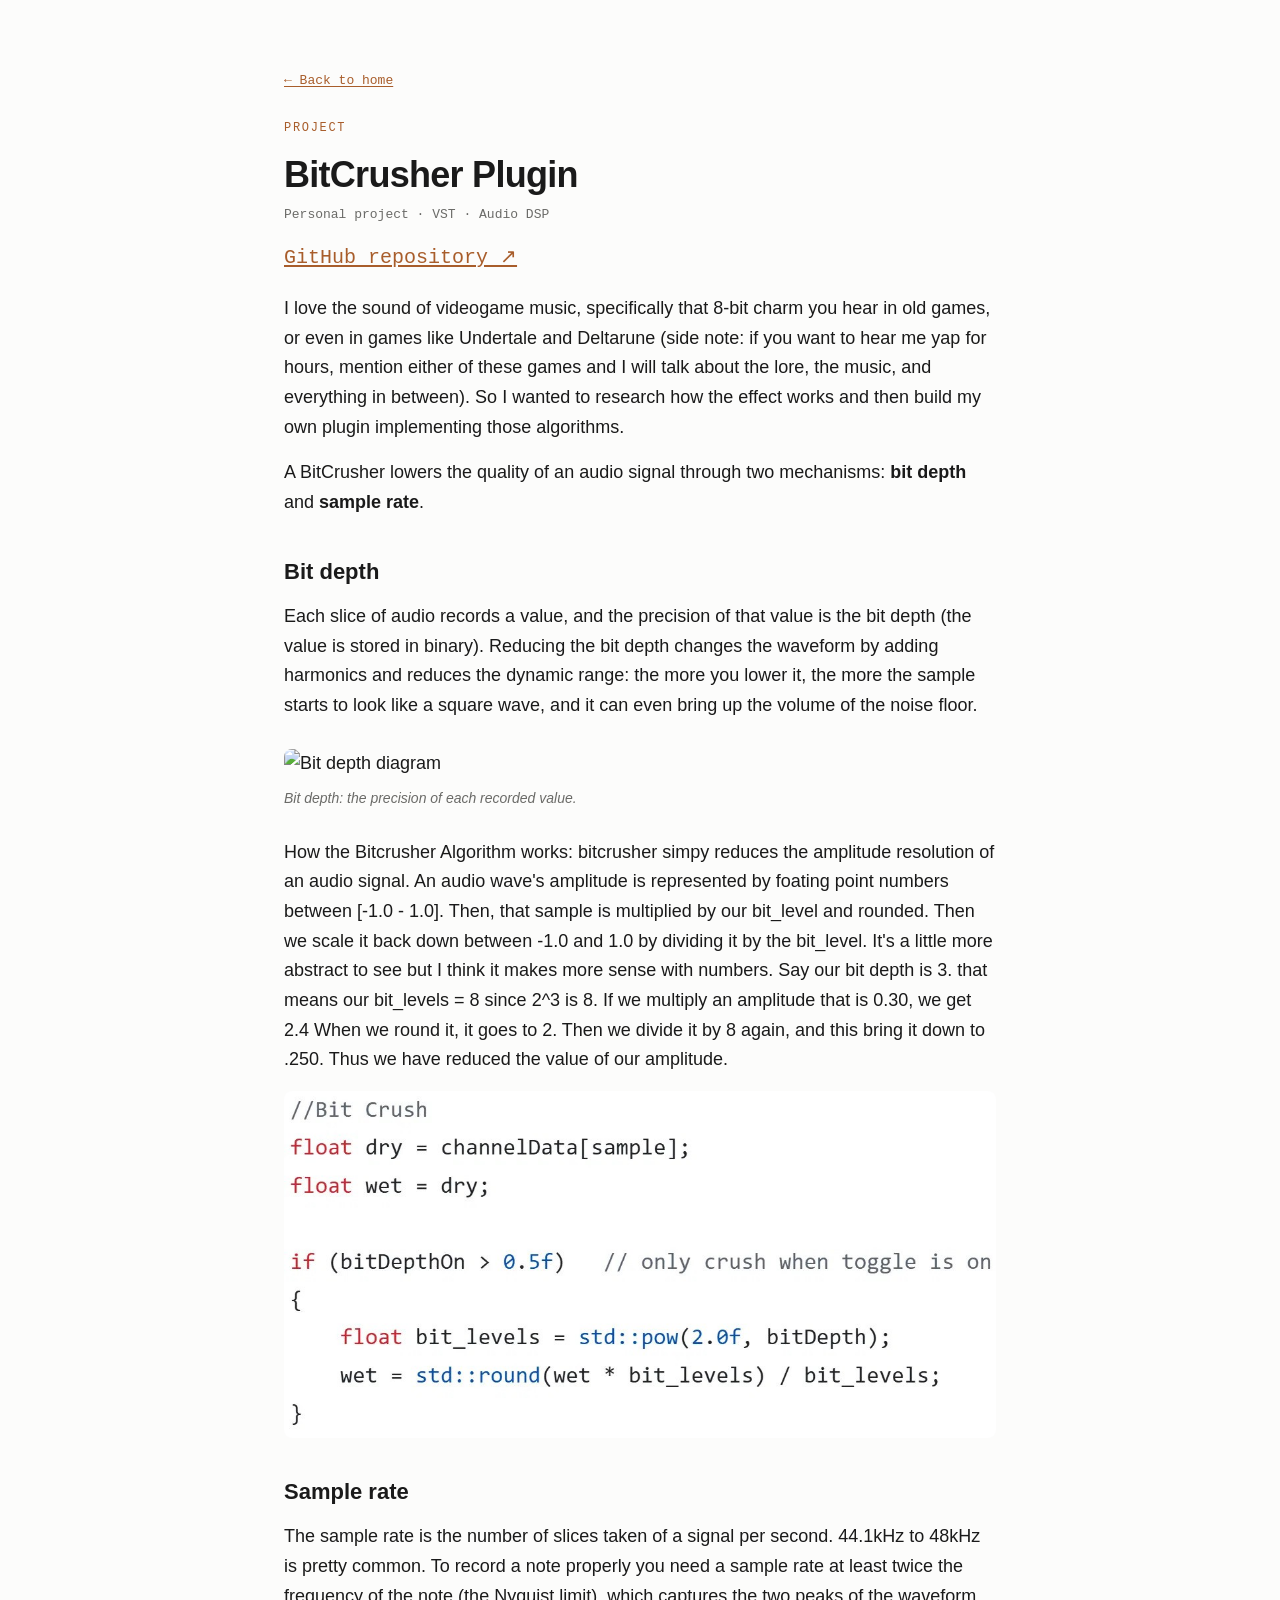
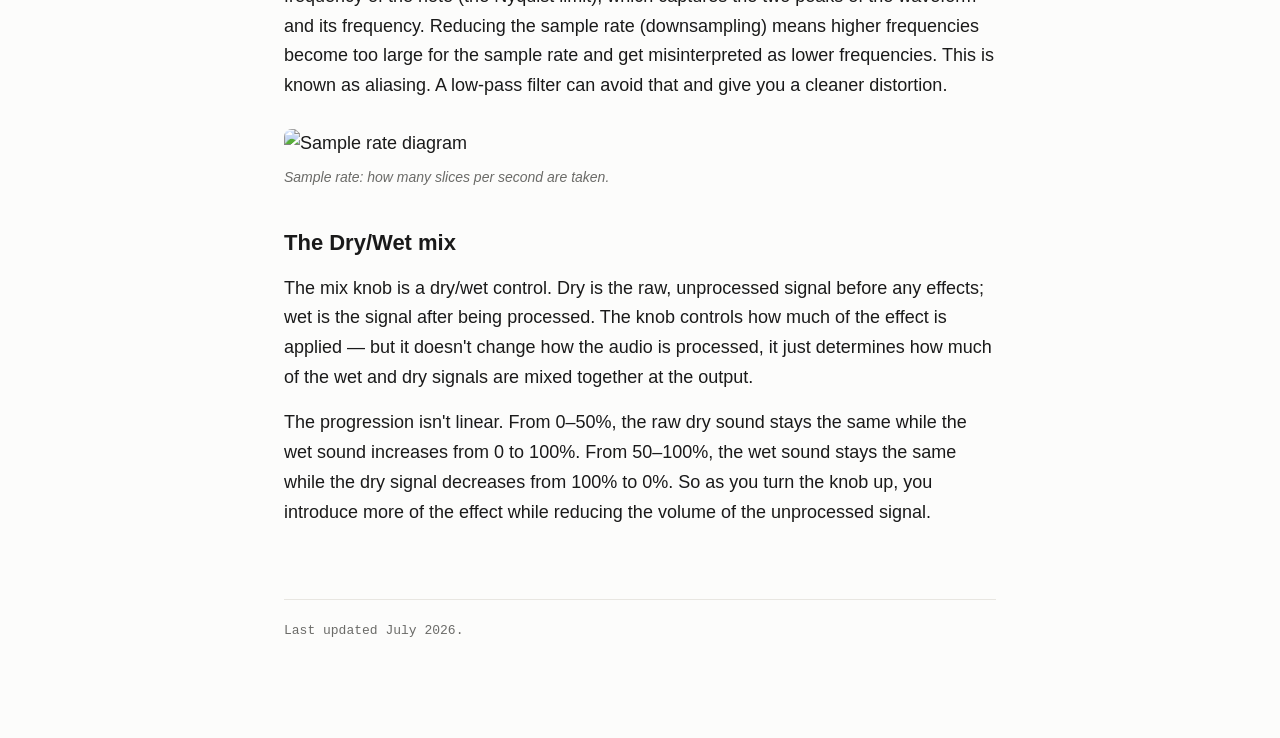
==== bitcrusher.html @ 44763403 "Update bitcrusher.html" ====
<!DOCTYPE html>
<html lang="en">
<head>
  <meta charset="UTF-8" />
  <meta name="viewport" content="width=device-width, initial-scale=1.0" />
  <title>BitCrusher Plugin — JT</title>
  <meta name="description" content="An audio BitCrusher VST built from scratch after researching bit-depth and sample-rate reduction" />
  <link rel="stylesheet" href="style.css" />
</head>
<body>
  <main class="wrap detail">
    <a class="back" href="index.html">← Back to home</a>
    <p class="eyebrow">Project</p>
    <h1>BitCrusher Plugin</h1>
    <p class="detail-meta">Personal project · VST · Audio DSP</p>
    <div class="links">
      <a href="https://github.com/jothomas10102/bitcrushervst">GitHub repository ↗</a>
    </div>

    <p>I love the sound of videogame music, specifically that 8-bit charm you hear in old games, or even in games like Undertale and Deltarune (side note: if you want to hear me yap for hours, mention either of these games and I will talk about the lore, the music, and everything in between). So I wanted to research how the effect works and then build my own plugin implementing those algorithms.</p>

    <p>A BitCrusher lowers the quality of an audio signal through two mechanisms: <strong>bit depth</strong> and <strong>sample rate</strong>.</p>

    <h2>Bit depth</h2>
    <p>Each slice of audio records a value, and the precision of that value is the bit depth (the value is stored in binary). Reducing the bit depth changes the waveform by adding harmonics and reduces the dynamic range: the more you lower it, the more the sample starts to look like a square wave, and it can even bring up the volume of the noise floor.</p>
    <!-- EDIT: these two diagrams are pulled from your GitHub uploads. Move them into assets/ later if you want everything local. -->
    <figure>
      <img alt="Bit depth diagram" src="https://github.com/user-attachments/assets/14cf3cb0-e430-432d-a794-c1c442100f25" loading="lazy"/>
      <figcaption>Bit depth: the precision of each recorded value.</figcaption>
    </figure>
    <p>How the Bitcrusher Algorithm works: bitcrusher simpy reduces the amplitude resolution of an audio signal. An audio wave's amplitude is represented by foating point numbers between [-1.0 - 1.0]. Then, that sample is multiplied by our bit_level and rounded. Then we scale it back down between -1.0 and 1.0 by dividing it by the bit_level. It's a little more abstract to see but I think it makes more sense with numbers. Say our bit depth is 3. that means our bit_levels = 8 since 2^3 is 8. If we multiply an amplitude that is 0.30, we get 2.4 When we round it, it goes to 2. Then we divide it by 8 again, and this bring it down to .250. Thus we have reduced the value of our amplitude. </p>
        <img class="hero-img" alt="Bit Depth Code"
         src="assets/bitcrushcode.jpg" loading ="lazy"/>
    <h2>Sample rate</h2>
    <p>The sample rate is the number of slices taken of a signal per second. 44.1kHz to 48kHz is pretty common. To record a note properly you need a sample rate at least twice the frequency of the note (the Nyquist limit), which captures the two peaks of the waveform and its frequency. Reducing the sample rate (downsampling) means higher frequencies become too large for the sample rate and get misinterpreted as lower frequencies. This is known as aliasing. A low-pass filter can avoid that and give you a cleaner distortion.</p>
    <figure>
      <img alt="Sample rate diagram" src="https://github.com/user-attachments/assets/ce8682ab-3549-4775-bdfb-dbadf3d6bd9b" />
      <figcaption>Sample rate: how many slices per second are taken.</figcaption>
    </figure>

    <h2>The Dry/Wet mix</h2>
    <p>The mix knob is a dry/wet control. Dry is the raw, unprocessed signal before any effects; wet is the signal after being processed. The knob controls how much of the effect is applied — but it doesn't change how the audio is processed, it just determines how much of the wet and dry signals are mixed together at the output.</p>
    <p>The progression isn't linear. From 0–50%, the raw dry sound stays the same while the wet sound increases from 0 to 100%. From 50–100%, the wet sound stays the same while the dry signal decreases from 100% to 0%. So as you turn the knob up, you introduce more of the effect while reducing the volume of the unprocessed signal.</p>

    <footer>Last updated July 2026.</footer>
  </main>
</body>
</html>
---- style.css ----
/* ============================================================
   style.css  —  shared styles for every page of the site
   ------------------------------------------------------------
   Every .html file links to this one file, so changing a color
   or font here updates the WHOLE site at once.
   Change --accent to recolor every link and label.
   Fonts are system fonts (already on every device) so pages
   load instantly with zero downloads.
   ============================================================ */

:root {
  --bg:        #fcfcfb;   /* page background */
  --ink:       #1a1a1a;   /* main text */
  --muted:     #6b6b68;   /* dates, captions, secondary text */
  --accent:    #a85d2b;   /* links + labels (a warm copper — a nod to PCB traces) */
  --card:      #f4f1ec;   /* project card background */
  --hairline:  #e8e6e1;   /* thin divider lines */

  --font-body: -apple-system, BlinkMacSystemFont, "Segoe UI", Roboto, Helvetica, Arial, sans-serif;
  --font-mono: ui-monospace, SFMono-Regular, "SF Mono", Menlo, Consolas, "Liberation Mono", monospace;

  --measure:   760px;     /* max content width */
}

* { box-sizing: border-box; }
html { -webkit-text-size-adjust: 100%; }

body {
  margin: 0;
  background: var(--bg);
  color: var(--ink);
  font-family: var(--font-body);
  font-size: 18px;
  line-height: 1.65;
  -webkit-font-smoothing: antialiased;
}

/* The centered column every page lives inside */
.wrap { max-width: var(--measure); margin: 0 auto; padding: 64px 24px 96px; }

a { color: var(--accent); text-underline-offset: 2px; }
a:hover { text-decoration: none; }
a:focus-visible { outline: 2px solid var(--accent); outline-offset: 3px; border-radius: 2px; }

/* ---------- Hero / intro ---------- */
h1 { font-size: 36px; line-height: 1.12; letter-spacing: -0.02em; margin: 0 0 8px; }
.tagline {
  font-family: var(--font-mono);
  font-size: 13px; letter-spacing: 0.04em;
  color: var(--muted); margin: 0 0 28px;
}
.lede p { margin: 0 0 16px; }
.contact { margin: 24px 0 0; }

/* ---------- Section heading ---------- */
.section-head { margin: 64px 0 28px; }
.eyebrow {
  font-family: var(--font-mono);
  font-size: 12px; letter-spacing: 0.14em; text-transform: uppercase;
  color: var(--accent); margin: 0 0 8px;
}
.section-head h2 { font-size: 24px; letter-spacing: -0.01em; margin: 0; }

/* ---------- Project cards (home page) ---------- */
.cards { display: grid; gap: 20px; }

.card {
  display: grid;
  grid-template-columns: 200px 1fr;
  gap: 20px;
  align-items: start;
  padding: 18px;
  background: var(--card);
  border-left: 3px solid transparent;   /* copper line appears on hover */
  border-radius: 8px;
  text-decoration: none;
  color: var(--ink);
  transition: border-color .15s ease, transform .15s ease;
}
.card:hover { border-left-color: var(--accent); transform: translateY(-2px); }
.card:focus-visible { outline: 2px solid var(--accent); outline-offset: 3px; }

.card-thumb {
  width: 100%; aspect-ratio: 4 / 3; object-fit: cover;
  border-radius: 6px; background: #e7e4de; display: block;
}
.card-body h3 { margin: 2px 0 6px; font-size: 20px; }
.card-desc { margin: 0 0 12px; color: #333; font-size: 16px; line-height: 1.55; }
.card-more { font-family: var(--font-mono); font-size: 13px; color: var(--accent); }

/* stack the card on narrow screens */
@media (max-width: 560px) { .card { grid-template-columns: 1fr; } }

/* ---------- Project detail page ---------- */
.back { font-family: var(--font-mono); font-size: 13px; display: inline-block; margin-bottom: 28px; }
.detail-meta { font-family: var(--font-mono); font-size: 13px; color: var(--muted); margin: 0 0 24px; }
.detail p { margin: 0 0 16px; }
.detail h2 { font-size: 22px; margin: 36px 0 12px; }

figure { margin: 28px 0; }
figure img { width: 100%; height: auto; border-radius: 8px; display: block; }
figcaption { font-size: 14px; color: var(--muted); font-style: italic; margin-top: 8px; }
.hero-img { width: 100%; height: auto; border-radius: 8px; margin: 8px 0 28px; display: block; }

/* ---------- Footer ---------- */
footer {
  margin-top: 72px; padding-top: 20px;
  border-top: 1px solid var(--hairline);
  font-family: var(--font-mono); font-size: 13px; color: var(--muted);
}

/* ---------- Small screens ---------- */
@media (max-width: 520px) {
  body { font-size: 17px; }
  .wrap { padding: 40px 20px 72px; }
  h1 { font-size: 30px; }
}

@media (prefers-reduced-motion: reduce) { * { transition: none !important; } }

/* ---------- Project links row (Demo / GitHub) ---------- */
.links { display: flex; flex-wrap: wrap; gap: 18px; margin: 2px 0 20px; }
.links a { font-family: var(--font-mono); font-size: 20px; }

/* ---------- Side-by-side figures ---------- */
.figrow { display: grid; grid-template-columns: repeat(3, 1fr); gap: 16px; margin: 28px 0; }
.figrow figure { margin: 0; }
@media (max-width: 560px) { .figrow { grid-template-columns: 1fr; } }

/* ---------- "In progress" markers ---------- */
.wip {
  display: inline-block; font-family: var(--font-mono);
  font-size: 11px; letter-spacing: 0.08em; text-transform: uppercase;
  color: var(--accent); border: 1px solid var(--accent);
  border-radius: 999px; padding: 2px 9px; margin-left: 10px; vertical-align: middle;
}
.card-badge {
  font-family: var(--font-mono); font-size: 11px; letter-spacing: 0.06em;
  text-transform: uppercase; color: var(--muted); margin-left: 8px;
}
.card-thumb.fit {
  object-fit: contain;
}
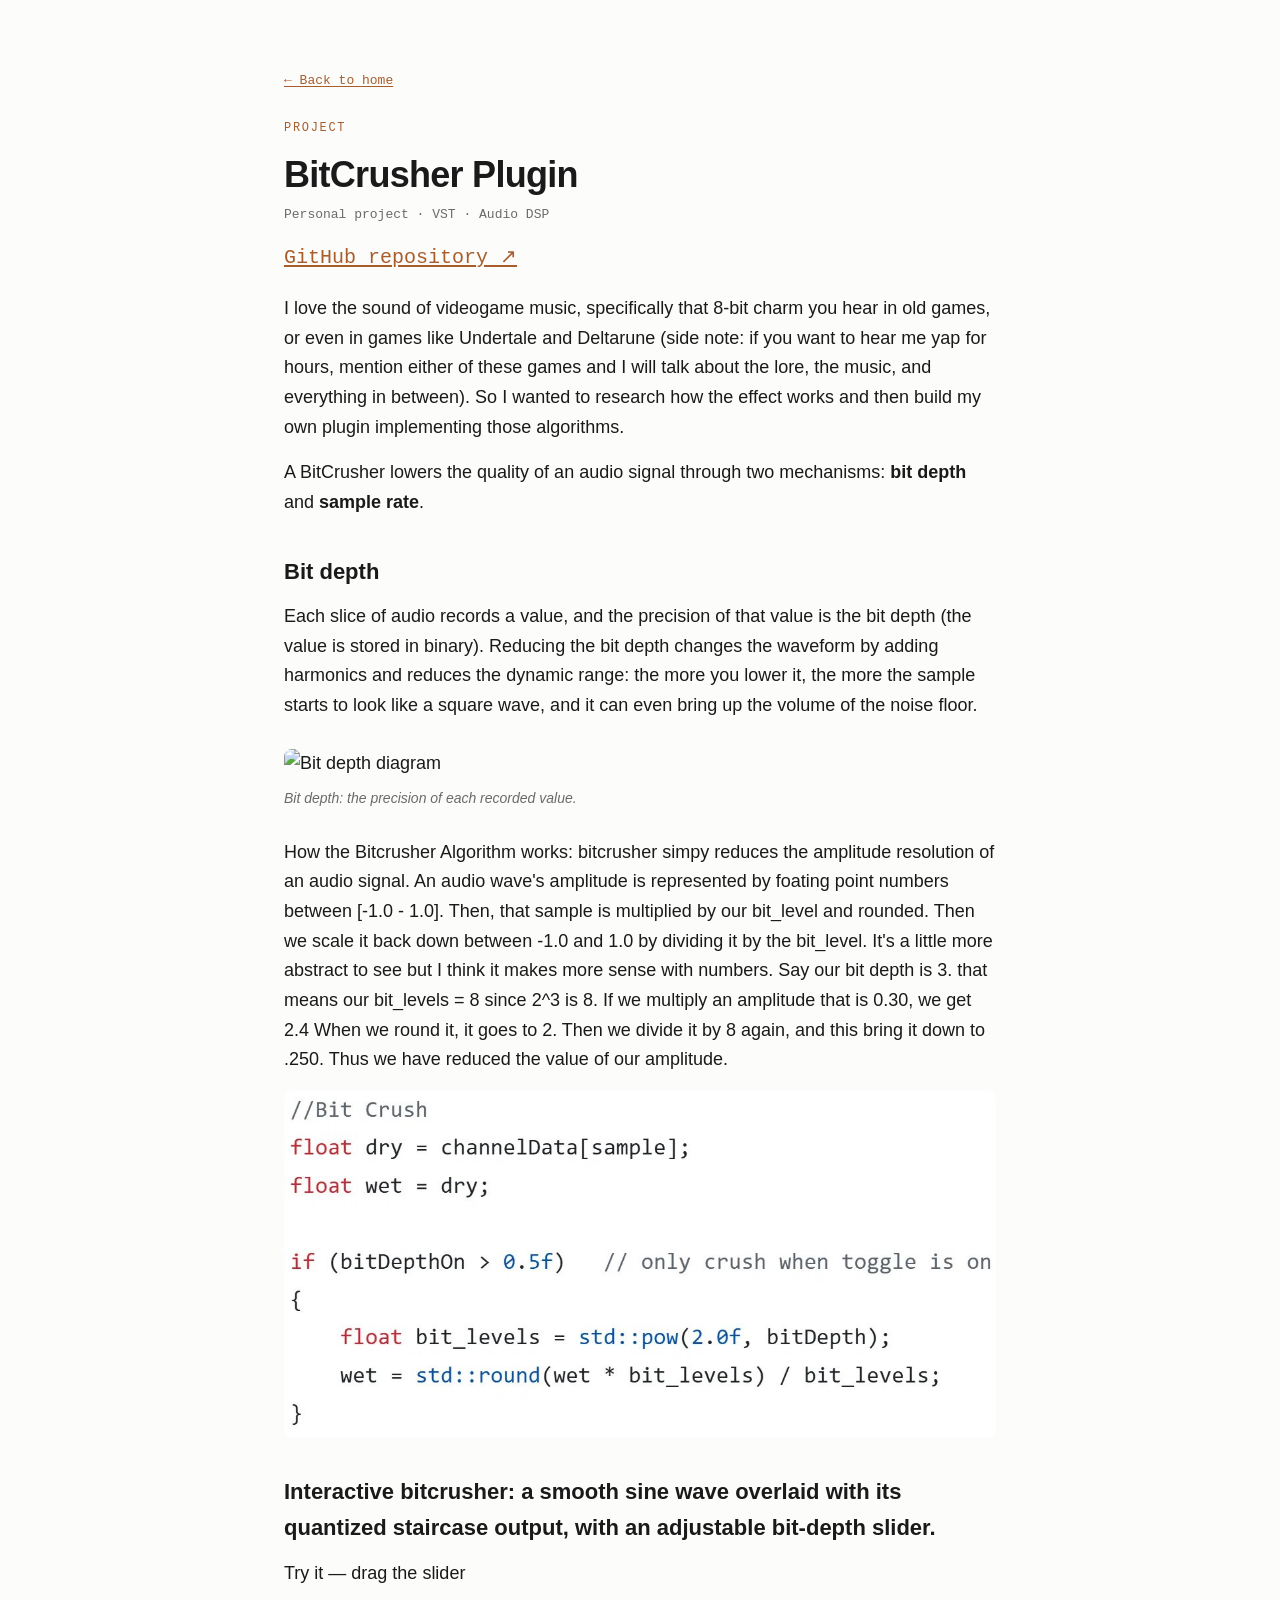
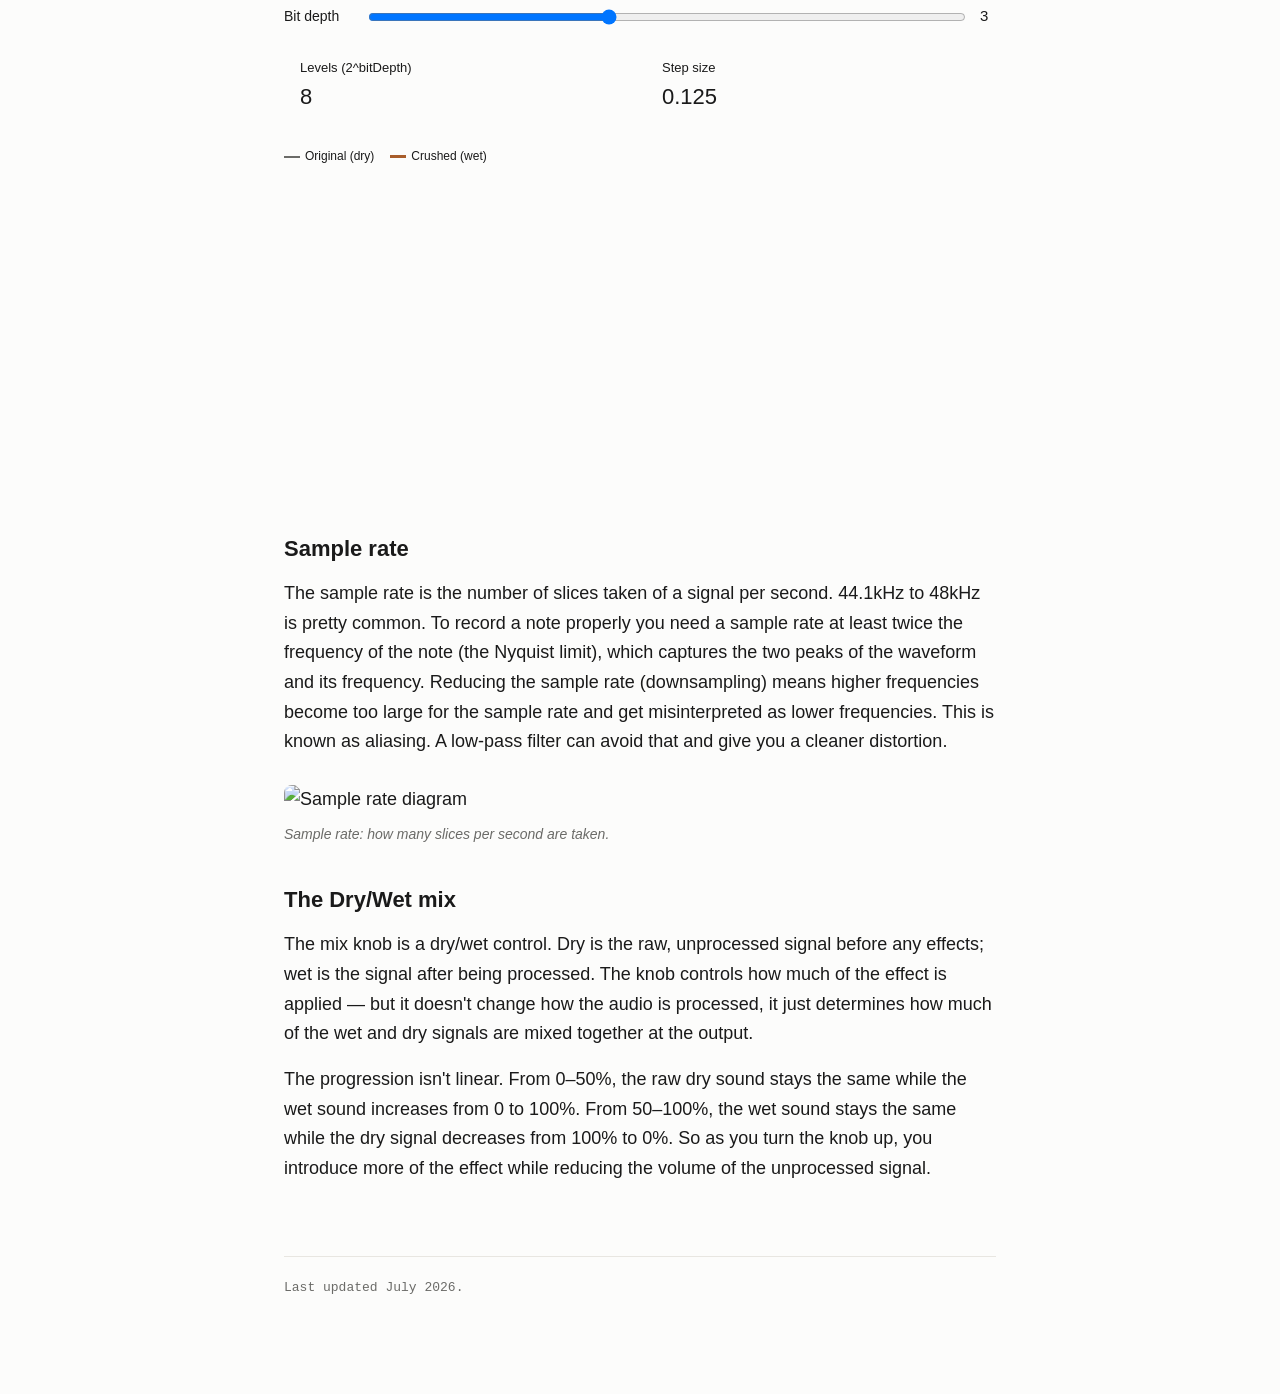
==== commit 18aeba39: "Update bitcrusher.html" ====
--- a/bitcrusher.html
+++ b/bitcrusher.html
@@ -31,6 +31,107 @@
     <p>How the Bitcrusher Algorithm works: bitcrusher simpy reduces the amplitude resolution of an audio signal. An audio wave's amplitude is represented by foating point numbers between [-1.0 - 1.0]. Then, that sample is multiplied by our bit_level and rounded. Then we scale it back down between -1.0 and 1.0 by dividing it by the bit_level. It's a little more abstract to see but I think it makes more sense with numbers. Say our bit depth is 3. that means our bit_levels = 8 since 2^3 is 8. If we multiply an amplitude that is 0.30, we get 2.4 When we round it, it goes to 2. Then we divide it by 8 again, and this bring it down to .250. Thus we have reduced the value of our amplitude. </p>
         <img class="hero-img" alt="Bit Depth Code"
          src="assets/bitcrushcode.jpg" loading ="lazy"/>
+
+ <!-- ===== Interactive bit-depth demo ===== -->
+    <div class="demo">
+      <h2 class="sr-only">Interactive bitcrusher: a smooth sine wave overlaid with its quantized staircase output, with an adjustable bit-depth slider.</h2>
+      <p class="demo-label">Try it — drag the slider</p>
+ 
+      <div style="display: flex; align-items: center; gap: 12px; margin: 0 0 1rem; flex-wrap: wrap;">
+        <label for="bd" style="font-size: 14px; color: var(--text-secondary); min-width: 70px;">Bit depth</label>
+        <input type="range" min="1" max="6" value="3" step="1" id="bd" style="flex: 1; min-width: 160px;" />
+        <span style="font-size: 15px; font-weight: 500; min-width: 16px;" id="bd-out">3</span>
+      </div>
+ 
+      <div style="display: grid; grid-template-columns: repeat(auto-fit, minmax(120px, 1fr)); gap: 12px; margin: 0 0 1.25rem;">
+        <div style="background: var(--bg); border-radius: var(--radius); padding: 0.75rem 1rem;">
+          <div class="stat-title" style="font-size: 13px; color: var(--text-secondary);">Levels (2^bitDepth)</div>
+          <div class="stat-value" style="font-size: 22px; font-weight: 500;" id="lv">8</div>
+        </div>
+        <div style="background: var(--bg); border-radius: var(--radius); padding: 0.75rem 1rem;">
+          <div class="stat-title" style="font-size: 13px; color: var(--text-secondary);">Step size</div>
+          <div class="stat-value" style="font-size: 22px; font-weight: 500;" id="ss">0.125</div>
+        </div>
+      </div>
+ 
+      <div style="display: flex; flex-wrap: wrap; gap: 16px; margin-bottom: 8px; font-size: 12px; color: var(--text-secondary);">
+        <span style="display: flex; align-items: center; gap: 5px;"><span style="width: 16px; height: 2px; background: var(--muted);"></span>Original (dry)</span>
+        <span style="display: flex; align-items: center; gap: 5px;"><span style="width: 16px; height: 3px; background: var(--accent);"></span>Crushed (wet)</span>
+      </div>
+ 
+      <div style="position: relative; width: 100%; height: 320px;">
+        <canvas id="chart" role="img" aria-label="A sine wave and its bit-crushed staircase version, plotted together against gridlines at each quantization level.">Sine wave versus its quantized staircase output.</canvas>
+      </div>
+    </div>
+ 
+    <script src="https://cdnjs.cloudflare.com/ajax/libs/Chart.js/4.4.1/chart.umd.js"></script>
+    <script>
+    (function(){
+      const N = 500, cycles = 2;
+      const xs = Array.from({length: N}, (_, i) => i / (N - 1) * cycles);
+      const dry = xs.map(x => 0.9 * Math.sin(2 * Math.PI * x));
+ 
+      function crush(depth){
+        const levels = Math.pow(2, depth);
+        return dry.map(v => Math.round(v * levels) / levels);
+      }
+ 
+      // Pull colors straight from the site's palette so the chart matches the page.
+      const css = getComputedStyle(document.documentElement);
+      const accent = css.getPropertyValue('--accent').trim() || '#a85d2b';
+      const muted  = css.getPropertyValue('--muted').trim()  || '#6b6b68';
+      const grid   = css.getPropertyValue('--hairline').trim() || '#e8e6e1';
+ 
+      function levelTicks(depth){
+        const step = 1 / Math.pow(2, depth), ticks = [];
+        for (let v = -1; v <= 1.0001; v += step) ticks.push(Math.round(v * 1e6) / 1e6);
+        return ticks;
+      }
+ 
+      const ctx = document.getElementById('chart');
+      let depth = 3;
+ 
+      const chart = new Chart(ctx, {
+        type: 'line',
+        data: {
+          labels: xs,
+          datasets: [
+            { label: 'Crushed', data: crush(depth), borderColor: accent, borderWidth: 2.5, pointRadius: 0, tension: 0, stepped: false },
+            { label: 'Original', data: dry, borderColor: muted, borderWidth: 1.5, borderDash: [4,4], pointRadius: 0, tension: 0.3 }
+          ]
+        },
+        options: {
+          responsive: true, maintainAspectRatio: false, animation: false,
+          interaction: { intersect: false, mode: 'index' },
+          scales: {
+            x: { display: false, min: 0, max: cycles },
+            y: {
+              min: -1, max: 1,
+              afterBuildTicks: (axis) => { axis.ticks = levelTicks(depth).map(v => ({ value: v })); },
+              ticks: { color: muted, font: { size: 10 }, callback: v => v.toFixed(3) },
+              grid: { color: grid }
+            }
+          },
+          plugins: { legend: { display: false }, tooltip: { enabled: false } }
+        }
+      });
+ 
+      const bd = document.getElementById('bd');
+      bd.addEventListener('input', () => {
+        depth = parseInt(bd.value, 10);
+        const levels = Math.pow(2, depth), step = 1 / levels;
+        document.getElementById('bd-out').textContent = depth;
+        document.getElementById('lv').textContent = levels;
+        document.getElementById('ss').textContent = step.toFixed(4).replace(/0+$/,'').replace(/\.$/,'');
+        chart.data.datasets[0].data = crush(depth);
+        chart.update('none');
+      });
+    })();
+    </script>
+    <!-- ===== end interactive demo ===== -->
+
+
+    
     <h2>Sample rate</h2>
     <p>The sample rate is the number of slices taken of a signal per second. 44.1kHz to 48kHz is pretty common. To record a note properly you need a sample rate at least twice the frequency of the note (the Nyquist limit), which captures the two peaks of the waveform and its frequency. Reducing the sample rate (downsampling) means higher frequencies become too large for the sample rate and get misinterpreted as lower frequencies. This is known as aliasing. A low-pass filter can avoid that and give you a cleaner distortion.</p>
     <figure>
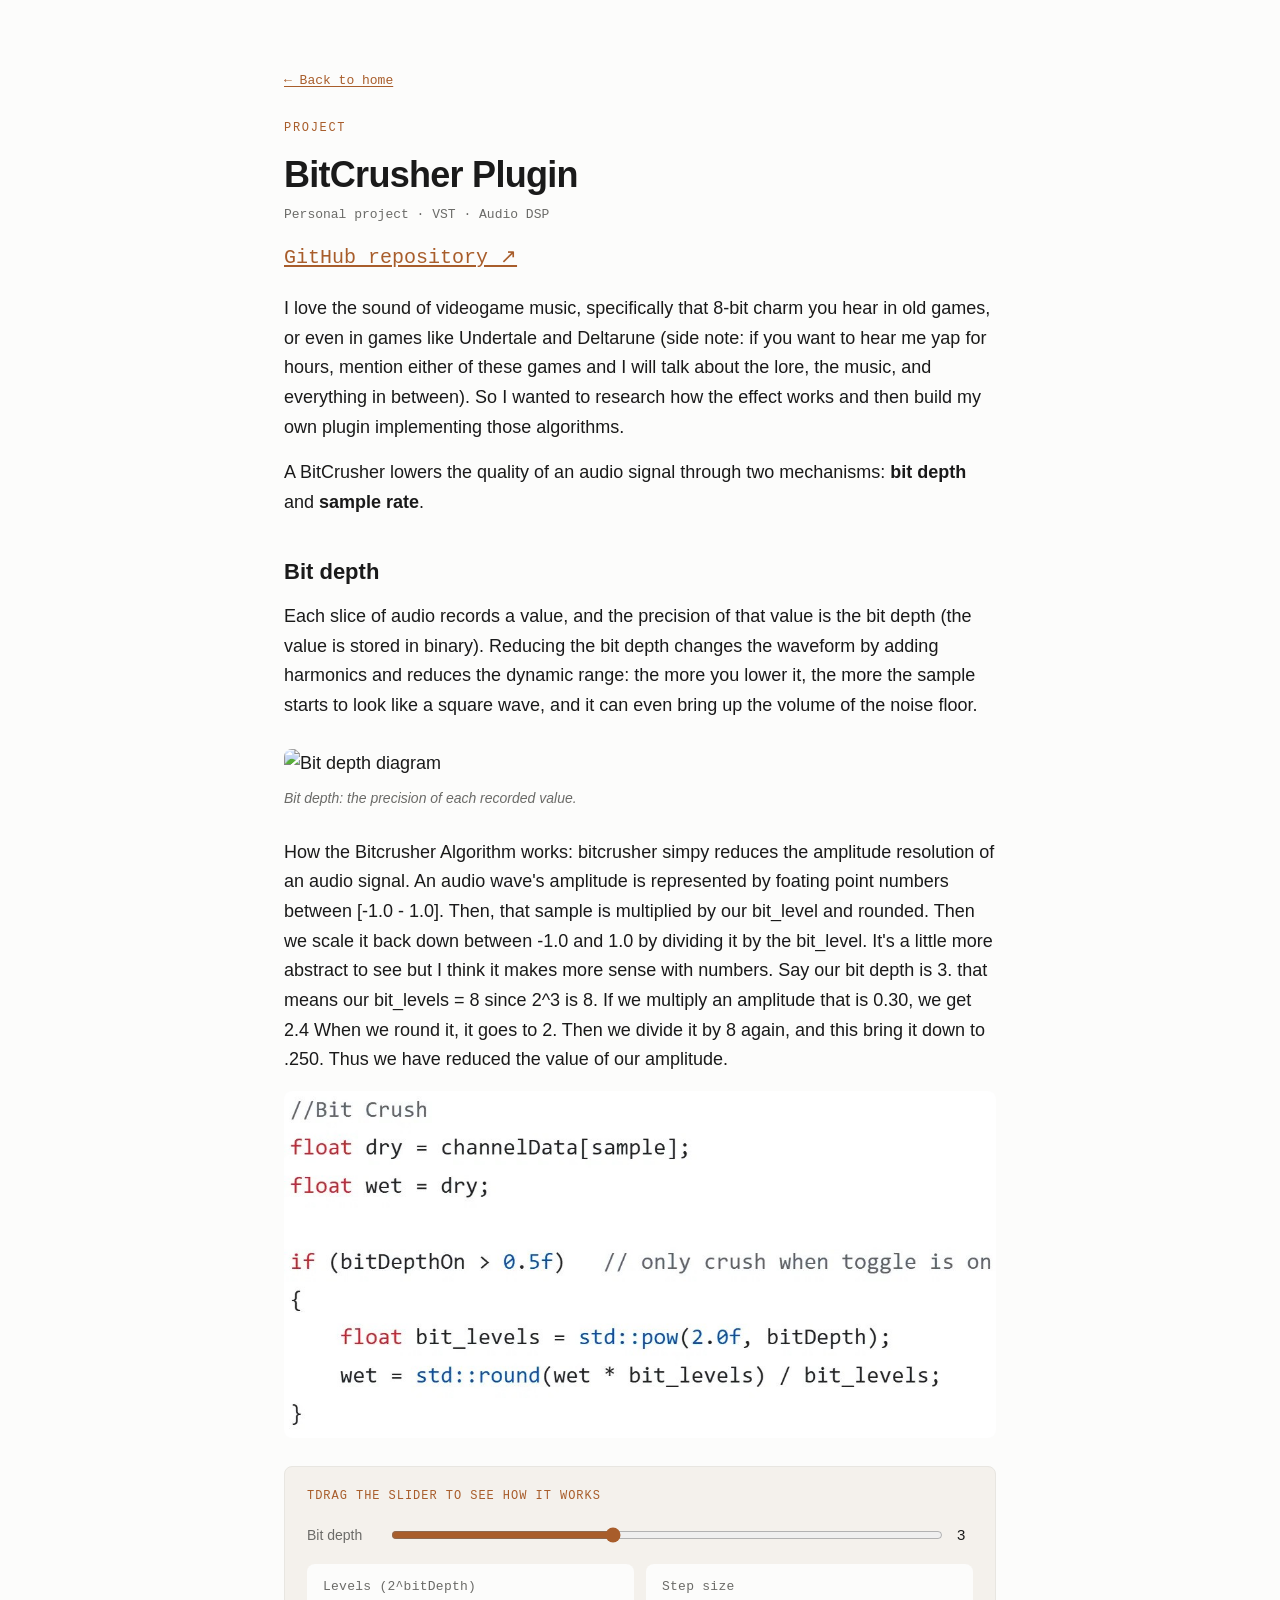
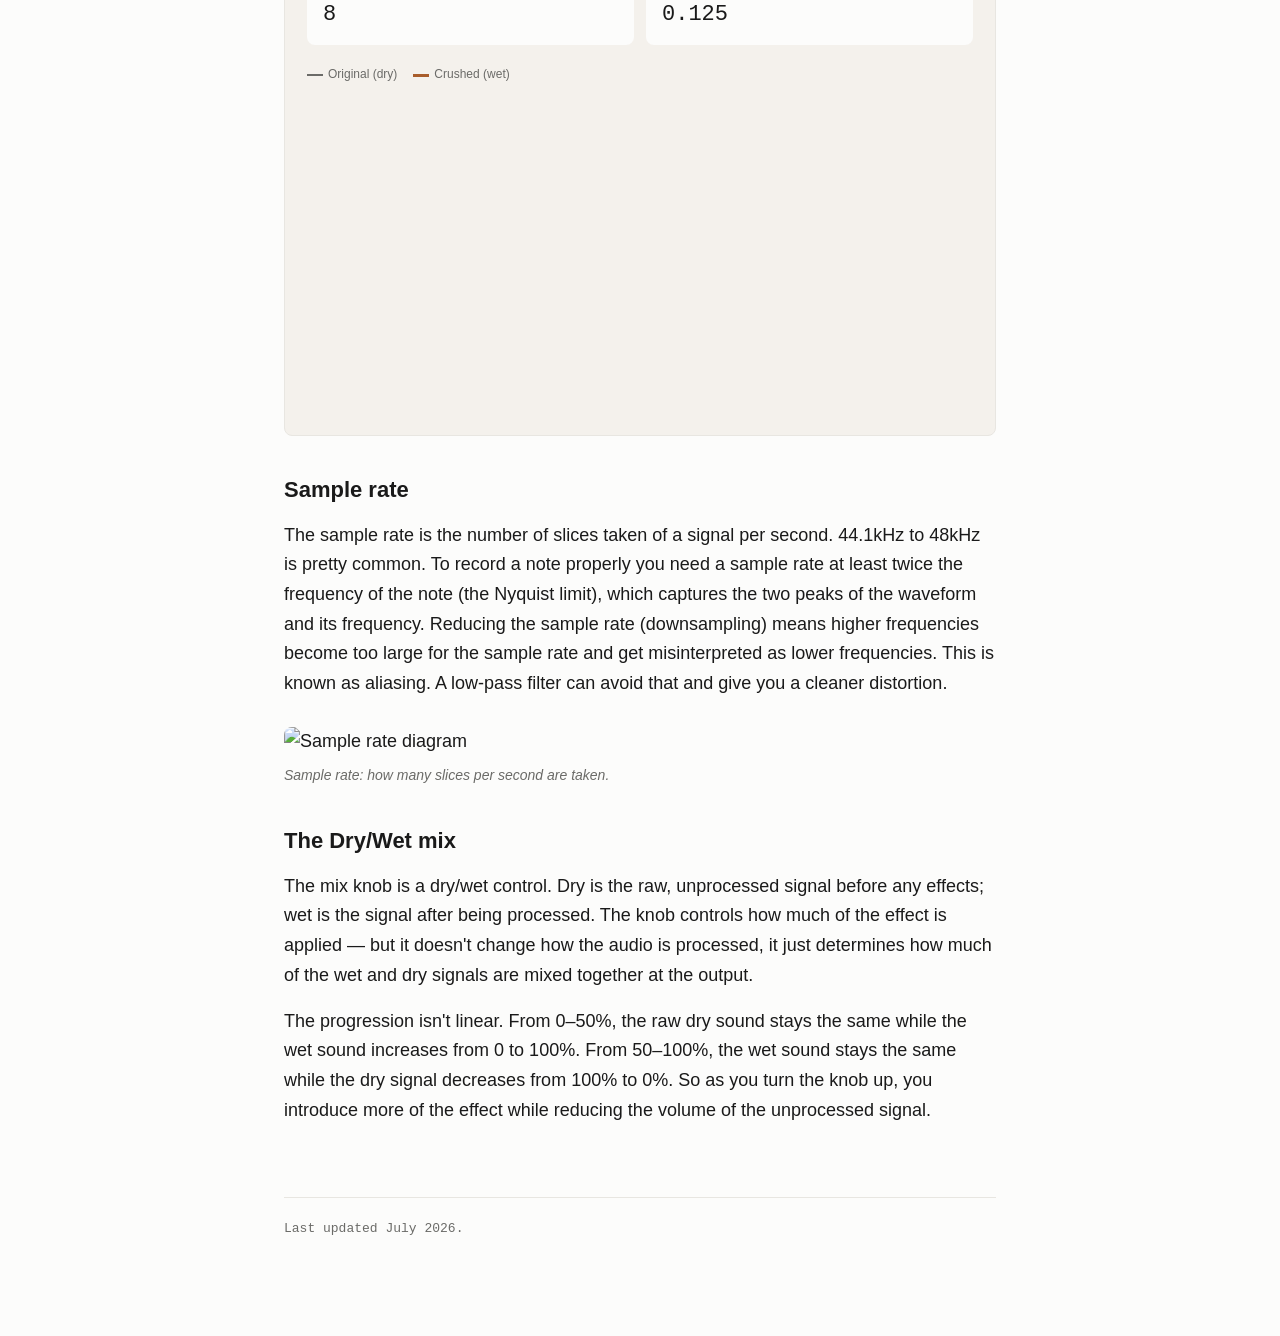
==== commit 784bfa23: "Update bitcrusher.html" ====
--- a/bitcrusher.html
+++ b/bitcrusher.html
@@ -35,7 +35,7 @@
  <!-- ===== Interactive bit-depth demo ===== -->
     <div class="demo">
       <h2 class="sr-only">Interactive bitcrusher: a smooth sine wave overlaid with its quantized staircase output, with an adjustable bit-depth slider.</h2>
-      <p class="demo-label">Try it — drag the slider</p>
+      <p class="demo-label">TDrag the slider to see how it works</p>
  
       <div style="display: flex; align-items: center; gap: 12px; margin: 0 0 1rem; flex-wrap: wrap;">
         <label for="bd" style="font-size: 14px; color: var(--text-secondary); min-width: 70px;">Bit depth</label>
--- a/style.css
+++ b/style.css
@@ -7,7 +7,7 @@
    Fonts are system fonts (already on every device) so pages
    load instantly with zero downloads.
    ============================================================ */
-
+ 
 :root {
   --bg:        #fcfcfb;   /* page background */
   --ink:       #1a1a1a;   /* main text */
@@ -15,16 +15,28 @@
   --accent:    #a85d2b;   /* links + labels (a warm copper — a nod to PCB traces) */
   --card:      #f4f1ec;   /* project card background */
   --hairline:  #e8e6e1;   /* thin divider lines */
-
+ 
   --font-body: -apple-system, BlinkMacSystemFont, "Segoe UI", Roboto, Helvetica, Arial, sans-serif;
   --font-mono: ui-monospace, SFMono-Regular, "SF Mono", Menlo, Consolas, "Liberation Mono", monospace;
-
+ 
   --measure:   760px;     /* max content width */
+ 
+  /* --- Aliases used by the interactive demo widget ---------------
+     These map the widget's generic token names onto the site palette
+     above, so the demo inherits the site's look automatically. */
+  --text-secondary: var(--muted);
+  --text-muted:     var(--muted);
+  --surface-1:      var(--card);
+  --radius:         8px;
 }
-
+ 
 * { box-sizing: border-box; }
 html { -webkit-text-size-adjust: 100%; }
-
+ 
+/* Safety net: no image may ever be wider than its container.
+   (Keeps screenshots and diagrams from overflowing the column.) */
+img { max-width: 100%; height: auto; }
+ 
 body {
   margin: 0;
   background: var(--bg);
@@ -34,14 +46,21 @@
   line-height: 1.65;
   -webkit-font-smoothing: antialiased;
 }
-
+ 
 /* The centered column every page lives inside */
 .wrap { max-width: var(--measure); margin: 0 auto; padding: 64px 24px 96px; }
-
+ 
 a { color: var(--accent); text-underline-offset: 2px; }
 a:hover { text-decoration: none; }
 a:focus-visible { outline: 2px solid var(--accent); outline-offset: 3px; border-radius: 2px; }
-
+ 
+/* Visually hidden, but read by screen readers */
+.sr-only {
+  position: absolute; width: 1px; height: 1px;
+  padding: 0; margin: -1px; overflow: hidden;
+  clip: rect(0 0 0 0); white-space: nowrap; border: 0;
+}
+ 
 /* ---------- Hero / intro ---------- */
 h1 { font-size: 36px; line-height: 1.12; letter-spacing: -0.02em; margin: 0 0 8px; }
 .tagline {
@@ -51,7 +70,7 @@
 }
 .lede p { margin: 0 0 16px; }
 .contact { margin: 24px 0 0; }
-
+ 
 /* ---------- Section heading ---------- */
 .section-head { margin: 64px 0 28px; }
 .eyebrow {
@@ -60,10 +79,10 @@
   color: var(--accent); margin: 0 0 8px;
 }
 .section-head h2 { font-size: 24px; letter-spacing: -0.01em; margin: 0; }
-
+ 
 /* ---------- Project cards (home page) ---------- */
 .cards { display: grid; gap: 20px; }
-
+ 
 .card {
   display: grid;
   grid-template-columns: 200px 1fr;
@@ -79,7 +98,7 @@
 }
 .card:hover { border-left-color: var(--accent); transform: translateY(-2px); }
 .card:focus-visible { outline: 2px solid var(--accent); outline-offset: 3px; }
-
+ 
 .card-thumb {
   width: 100%; aspect-ratio: 4 / 3; object-fit: cover;
   border-radius: 6px; background: #e7e4de; display: block;
@@ -87,46 +106,46 @@
 .card-body h3 { margin: 2px 0 6px; font-size: 20px; }
 .card-desc { margin: 0 0 12px; color: #333; font-size: 16px; line-height: 1.55; }
 .card-more { font-family: var(--font-mono); font-size: 13px; color: var(--accent); }
-
+ 
 /* stack the card on narrow screens */
 @media (max-width: 560px) { .card { grid-template-columns: 1fr; } }
-
+ 
 /* ---------- Project detail page ---------- */
 .back { font-family: var(--font-mono); font-size: 13px; display: inline-block; margin-bottom: 28px; }
 .detail-meta { font-family: var(--font-mono); font-size: 13px; color: var(--muted); margin: 0 0 24px; }
 .detail p { margin: 0 0 16px; }
 .detail h2 { font-size: 22px; margin: 36px 0 12px; }
-
+ 
 figure { margin: 28px 0; }
 figure img { width: 100%; height: auto; border-radius: 8px; display: block; }
 figcaption { font-size: 14px; color: var(--muted); font-style: italic; margin-top: 8px; }
 .hero-img { width: 100%; height: auto; border-radius: 8px; margin: 8px 0 28px; display: block; }
-
+ 
 /* ---------- Footer ---------- */
 footer {
   margin-top: 72px; padding-top: 20px;
   border-top: 1px solid var(--hairline);
   font-family: var(--font-mono); font-size: 13px; color: var(--muted);
 }
-
+ 
 /* ---------- Small screens ---------- */
 @media (max-width: 520px) {
   body { font-size: 17px; }
   .wrap { padding: 40px 20px 72px; }
   h1 { font-size: 30px; }
 }
-
+ 
 @media (prefers-reduced-motion: reduce) { * { transition: none !important; } }
-
+ 
 /* ---------- Project links row (Demo / GitHub) ---------- */
 .links { display: flex; flex-wrap: wrap; gap: 18px; margin: 2px 0 20px; }
 .links a { font-family: var(--font-mono); font-size: 20px; }
-
+ 
 /* ---------- Side-by-side figures ---------- */
 .figrow { display: grid; grid-template-columns: repeat(3, 1fr); gap: 16px; margin: 28px 0; }
 .figrow figure { margin: 0; }
 @media (max-width: 560px) { .figrow { grid-template-columns: 1fr; } }
-
+ 
 /* ---------- "In progress" markers ---------- */
 .wip {
   display: inline-block; font-family: var(--font-mono);
@@ -141,3 +160,25 @@
 .card-thumb.fit {
   object-fit: contain;
 }
+ 
+/* ---------- Interactive demo (bit-depth crusher) ----------
+   A framed, try-it-yourself widget. Uses the site's copper accent
+   and mono utility face so it reads as part of the page. */
+.demo {
+  margin: 28px 0;
+  padding: 20px 22px 22px;
+  background: var(--card);
+  border: 1px solid var(--hairline);
+  border-radius: var(--radius);
+}
+.demo-label {                 /* small mono caption above the widget */
+  font-family: var(--font-mono);
+  font-size: 12px; letter-spacing: 0.08em; text-transform: uppercase;
+  color: var(--accent); margin: 0 0 16px;
+}
+/* copper slider + focus ring */
+.demo input[type="range"] { accent-color: var(--accent); cursor: pointer; }
+.demo input[type="range"]:focus-visible { outline: 2px solid var(--accent); outline-offset: 3px; }
+/* mono for the numeric readouts, matching the site's data style */
+.demo .stat-title { font-family: var(--font-mono); letter-spacing: 0.02em; }
+.demo .stat-value { font-family: var(--font-mono); }
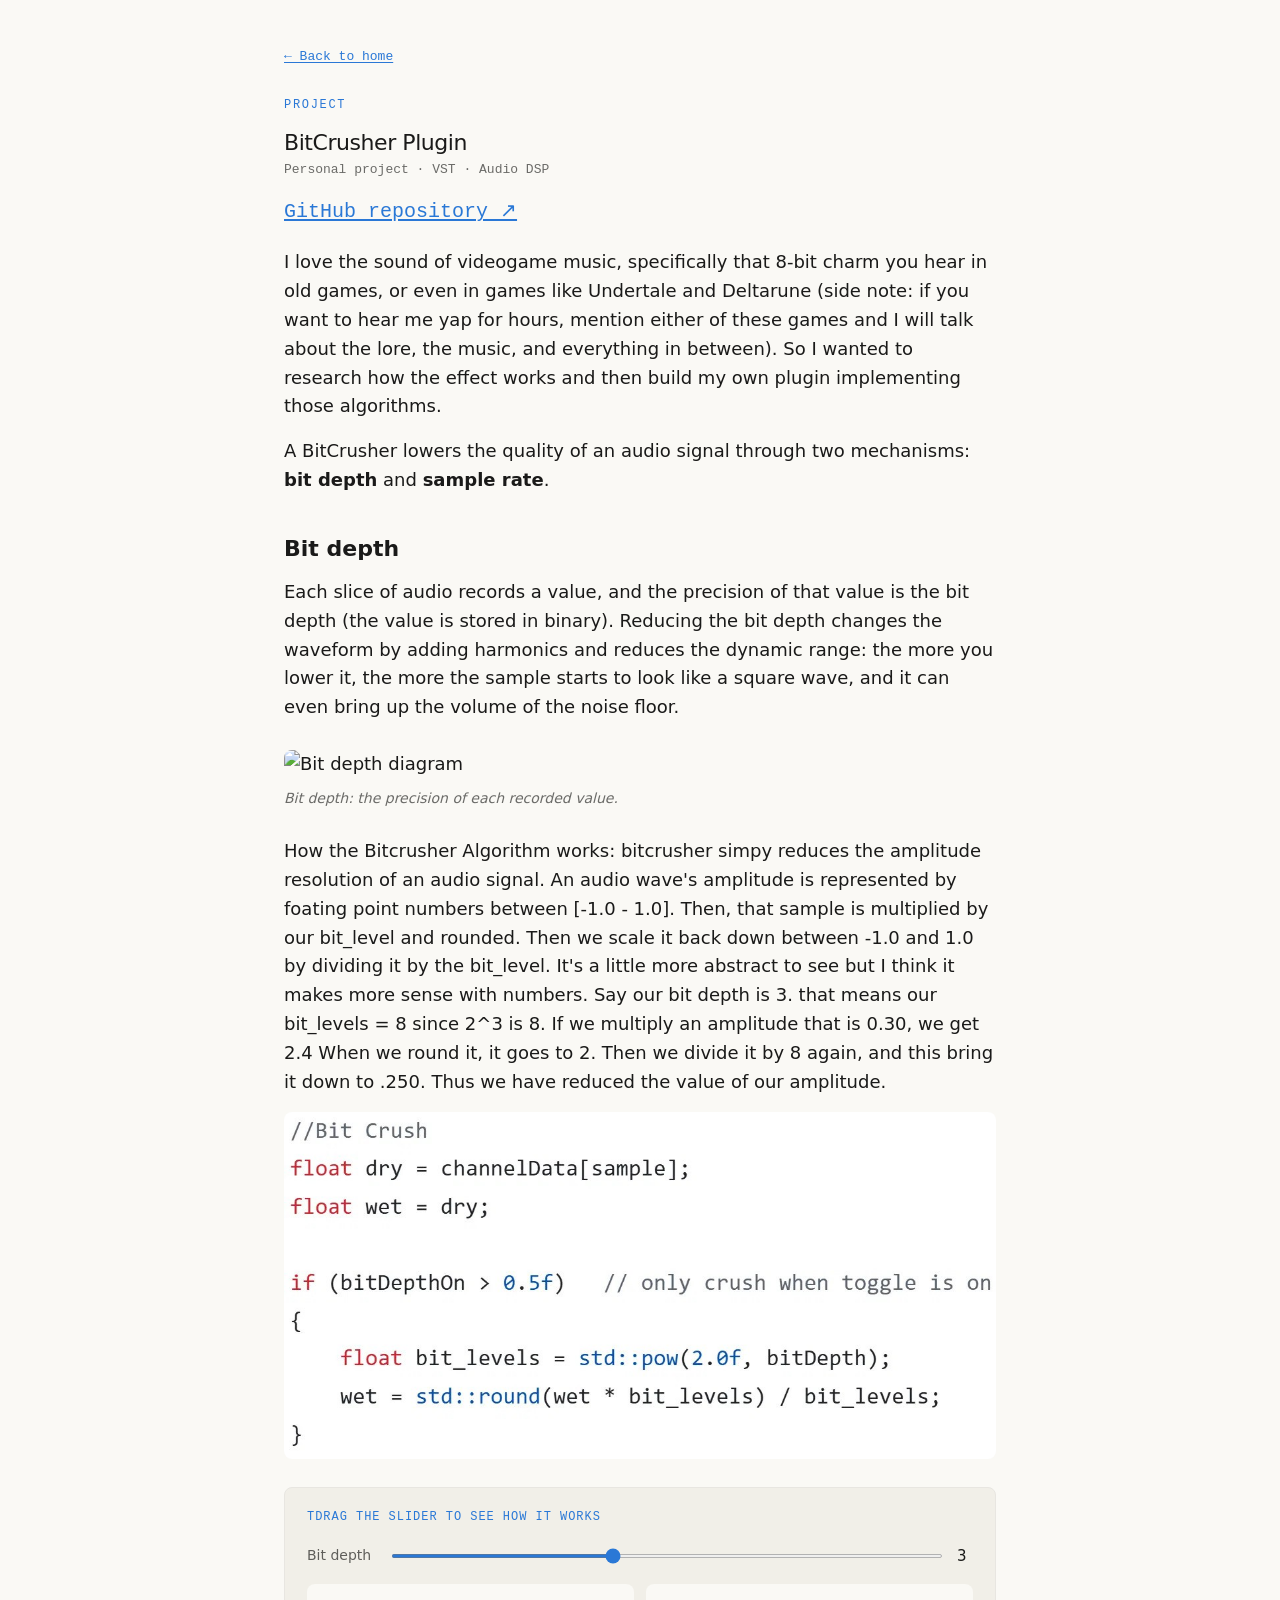
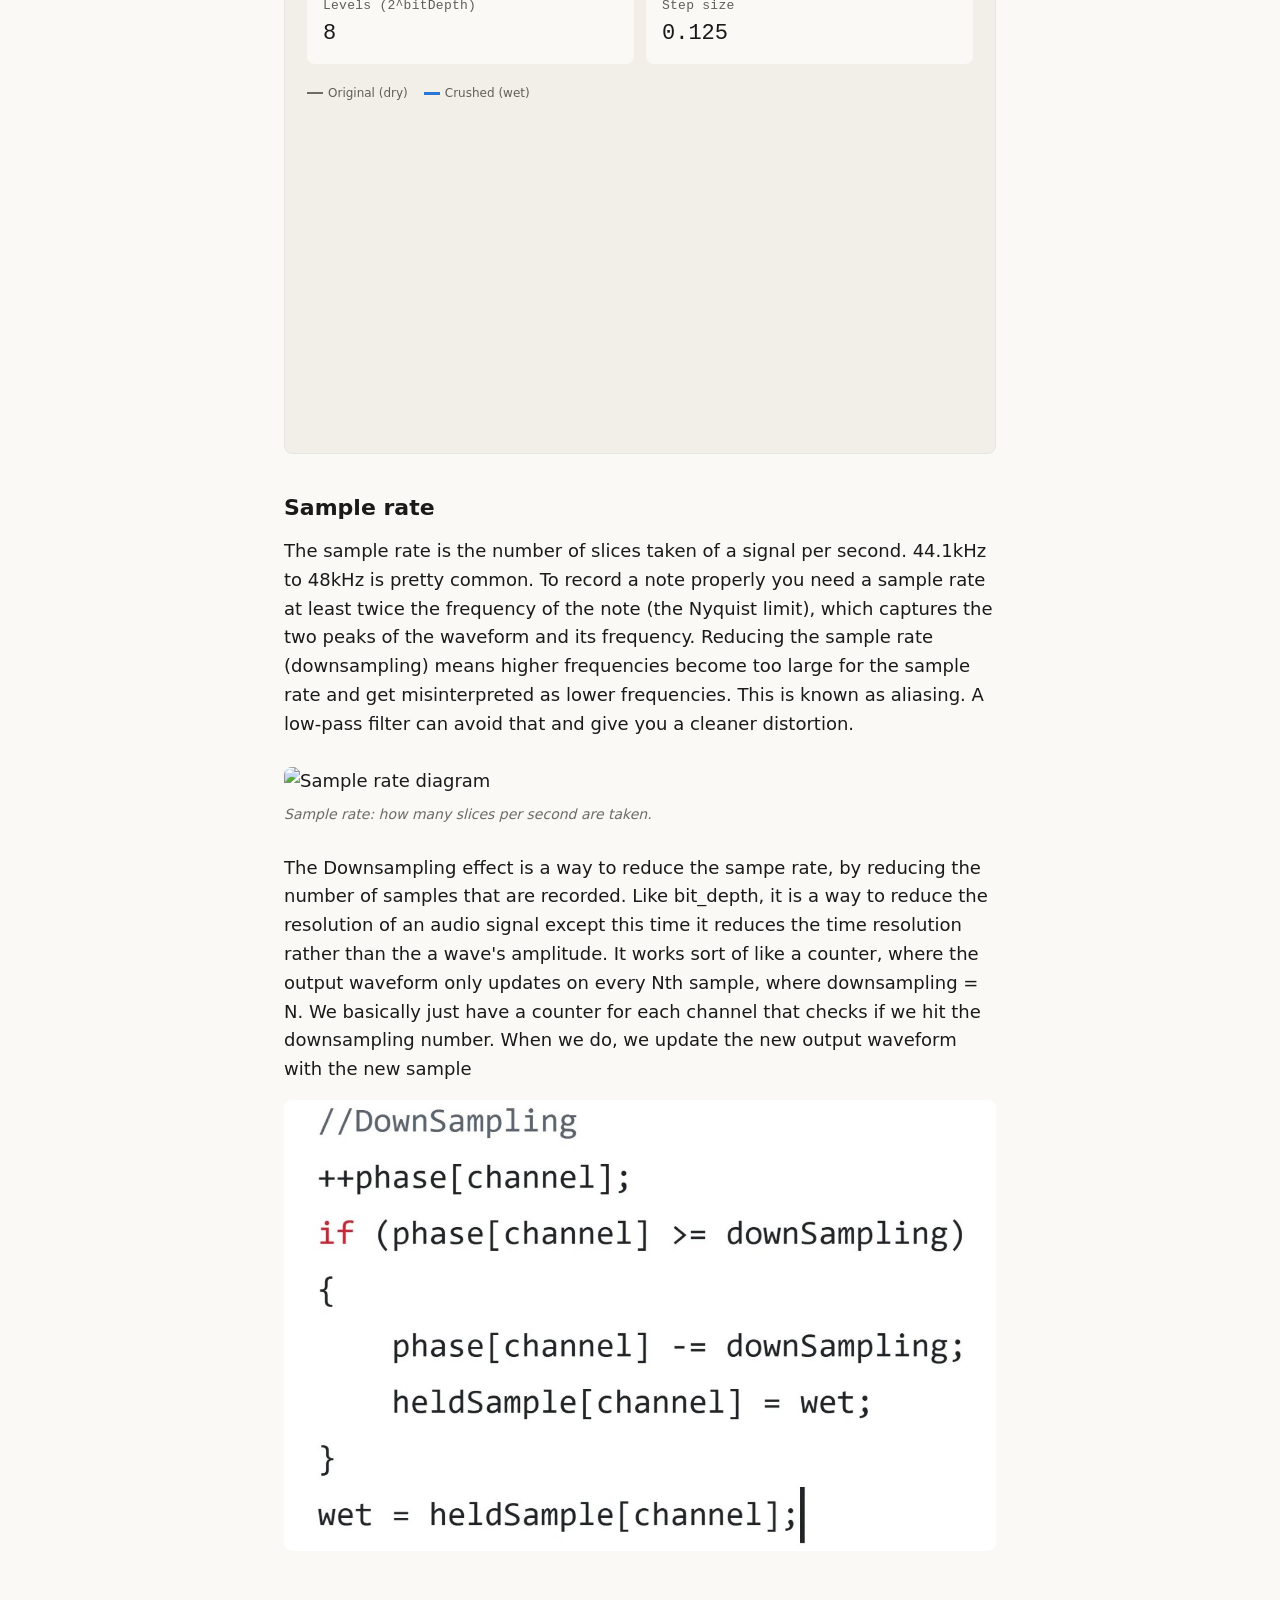
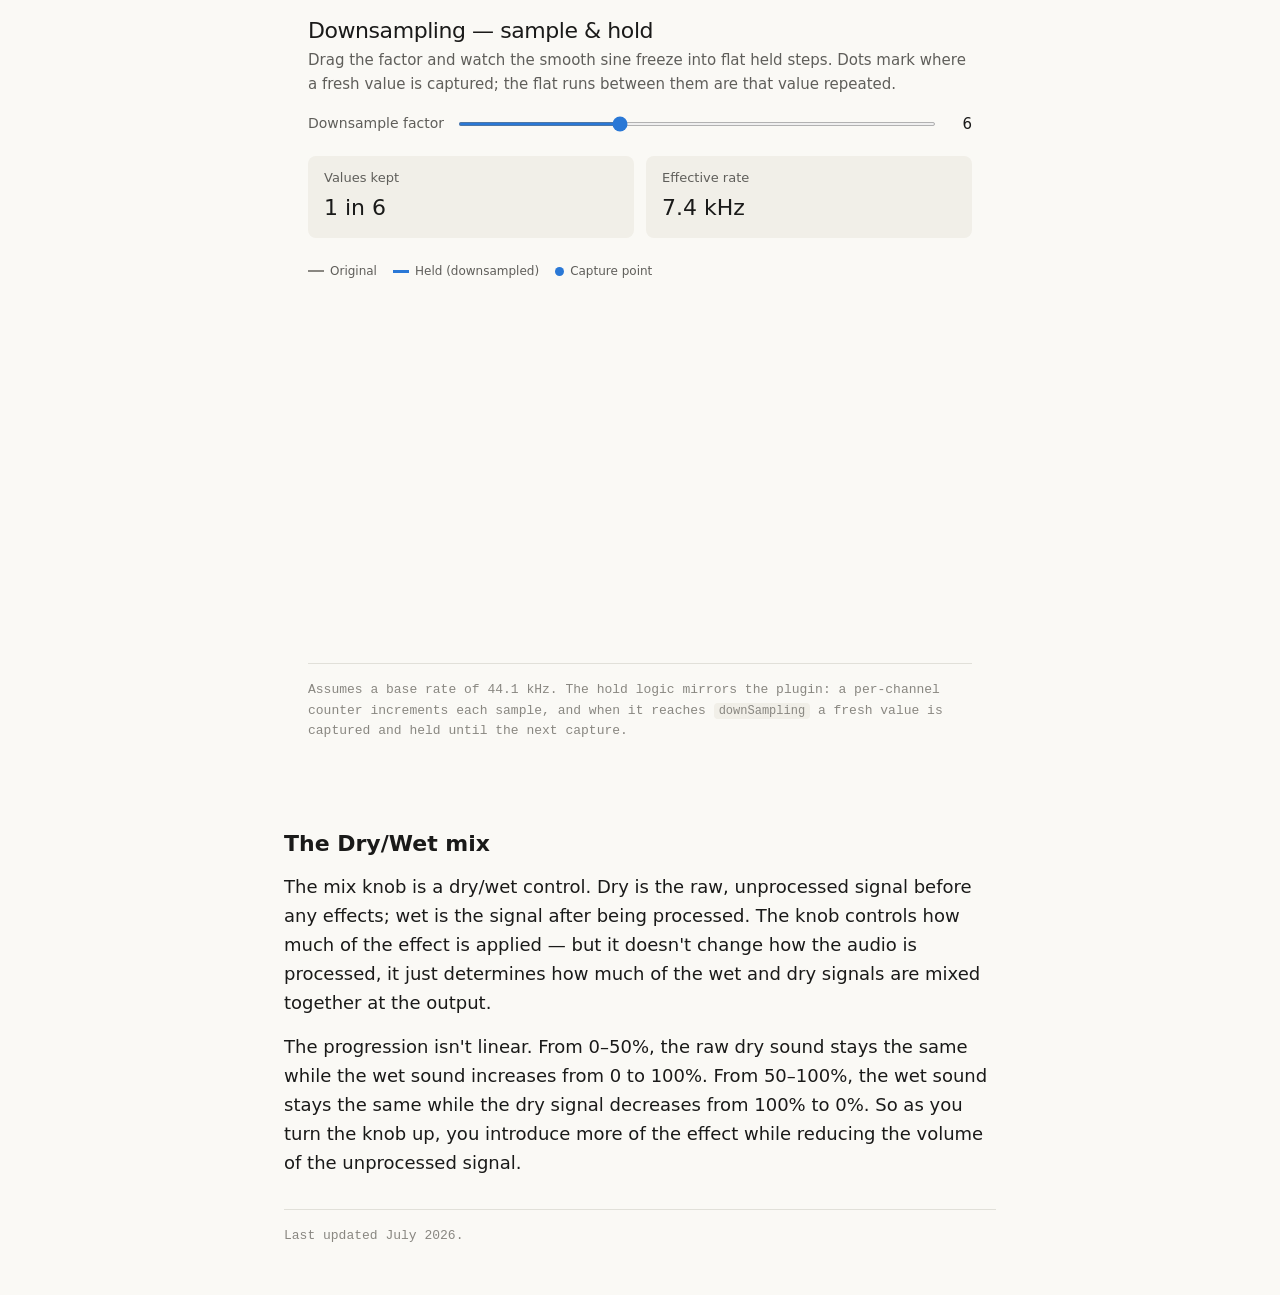
==== commit b677780a: "Update bitcrusher.html" ====
--- a/bitcrusher.html
+++ b/bitcrusher.html
@@ -138,7 +138,170 @@
       <img alt="Sample rate diagram" src="https://github.com/user-attachments/assets/ce8682ab-3549-4775-bdfb-dbadf3d6bd9b" />
       <figcaption>Sample rate: how many slices per second are taken.</figcaption>
     </figure>
-
+<p>The Downsampling effect is a way to reduce the sampe rate, by reducing the number of samples that are recorded. Like bit_depth, it is a way to reduce the resolution of an audio signal except this time it reduces the time resolution rather than the a wave's amplitude. It works sort of like a counter, where the output waveform only updates on every Nth sample, where downsampling = N. We basically just have a counter for each channel that checks if we hit the downsampling number. When we do, we update the new output waveform with the new sample </p>
+    <img class="hero-img" alt="downsampling code"
+         src="assets/downSampling-code.jpg" loading ="lazy"/>
+    <!DOCTYPE html>
+<html lang="en">
+<head>
+<meta charset="UTF-8">
+<meta name="viewport" content="width=device-width, initial-scale=1.0">
+<title>Downsampling (sample &amp; hold) visualizer</title>
+<style>
+  :root {
+    --bg: #faf9f5;
+    --surface: #ffffff;
+    --card: #f1efe8;
+    --text: #1a1a19;
+    --text-secondary: #5f5e5a;
+    --text-muted: #898781;
+    --border: #e1e0d9;
+    --accent: #2a78d6;
+    --radius: 8px;
+  }
+  @media (prefers-color-scheme: dark) {
+    :root {
+      --bg: #1a1a19;
+      --surface: #262625;
+      --card: #2c2c2a;
+      --text: #f5f5f0;
+      --text-secondary: #c3c2b7;
+      --text-muted: #898781;
+      --border: #38383550;
+      --accent: #3987e5;
+    }
+  }
+  * { box-sizing: border-box; }
+  body {
+    margin: 0;
+    background: var(--bg);
+    color: var(--text);
+    font-family: -apple-system, BlinkMacSystemFont, "Segoe UI", system-ui, sans-serif;
+    line-height: 1.6;
+    -webkit-font-smoothing: antialiased;
+  }
+  .wrap {
+    max-width: 760px;
+    margin: 0 auto;
+    padding: 2.5rem 1.5rem 3rem;
+  }
+  h1 { font-size: 22px; font-weight: 500; margin: 0 0 0.25rem; }
+  .sub { color: var(--text-secondary); font-size: 15px; margin: 0 0 2rem; }
+  .controls { display: flex; align-items: center; gap: 12px; margin: 0 0 1.25rem; flex-wrap: wrap; }
+  label { font-size: 14px; color: var(--text-secondary); min-width: 110px; }
+  input[type=range] {
+    flex: 1; min-width: 160px; accent-color: var(--accent); height: 4px;
+  }
+  .val { font-size: 15px; font-weight: 500; min-width: 22px; text-align: right; }
+  .stats { display: grid; grid-template-columns: repeat(auto-fit, minmax(130px, 1fr)); gap: 12px; margin: 0 0 1.5rem; }
+  .stat { background: var(--card); border-radius: var(--radius); padding: 0.75rem 1rem; }
+  .stat .k { font-size: 13px; color: var(--text-secondary); }
+  .stat .v { font-size: 22px; font-weight: 500; margin-top: 2px; }
+  .legend { display: flex; flex-wrap: wrap; gap: 16px; margin-bottom: 10px; font-size: 12px; color: var(--text-secondary); }
+  .legend span { display: flex; align-items: center; gap: 6px; }
+  .swatch-line { width: 16px; height: 2px; background: var(--text-muted); }
+  .swatch-held { width: 16px; height: 3px; background: var(--accent); }
+  .swatch-dot { width: 9px; height: 9px; border-radius: 50%; background: var(--accent); }
+  .chart-box { position: relative; width: 100%; height: 340px; }
+  footer { margin-top: 2rem; font-size: 13px; color: var(--text-muted); border-top: 0.5px solid var(--border); padding-top: 1rem; }
+  code { font-family: ui-monospace, "SF Mono", Menlo, monospace; font-size: 12px; background: var(--card); padding: 1px 5px; border-radius: 4px; }
+</style>
+</head>
+<body>
+<div class="wrap">
+  <h1>Downsampling &mdash; sample &amp; hold</h1>
+  <p class="sub">Drag the factor and watch the smooth sine freeze into flat held steps. Dots mark where a fresh value is captured; the flat runs between them are that value repeated.</p>
+ 
+  <div class="controls">
+    <label for="ds">Downsample factor</label>
+    <input type="range" id="ds" min="1" max="16" value="6" step="1">
+    <span class="val" id="ds-out">6</span>
+  </div>
+ 
+  <div class="stats">
+    <div class="stat"><div class="k">Values kept</div><div class="v" id="kept">1 in 6</div></div>
+    <div class="stat"><div class="k">Effective rate</div><div class="v" id="rate">7.4 kHz</div></div>
+  </div>
+ 
+  <div class="legend">
+    <span><span class="swatch-line"></span>Original</span>
+    <span><span class="swatch-held"></span>Held (downsampled)</span>
+    <span><span class="swatch-dot"></span>Capture point</span>
+  </div>
+ 
+  <div class="chart-box">
+    <canvas id="chart" role="img" aria-label="A sine wave and its sample-and-hold downsampled version plotted together, with dots marking where each value is captured and held."></canvas>
+  </div>
+ 
+  <footer>
+    Assumes a base rate of 44.1&nbsp;kHz. The hold logic mirrors the plugin: a per-channel counter increments each sample, and when it reaches <code>downSampling</code> a fresh value is captured and held until the next capture.
+  </footer>
+</div>
+ 
+<script src="https://cdnjs.cloudflare.com/ajax/libs/Chart.js/4.4.1/chart.umd.js"></script>
+<script>
+(function(){
+  const N = 600, cycles = 3, BASE_RATE = 44.1;
+  const xs = Array.from({length: N}, (_, i) => i / (N - 1) * cycles);
+  const orig = xs.map(x => 0.9 * Math.sin(2 * Math.PI * x));
+ 
+  function hold(factor){
+    const out = [], caps = [];
+    let phase = 0, held = orig[0];
+    for (let i = 0; i < N; i++){
+      phase += 1;
+      if (phase >= factor){ phase -= factor; held = orig[i]; caps.push({x: xs[i], y: held}); }
+      out.push(held);
+    }
+    return { out, caps };
+  }
+ 
+  const css = getComputedStyle(document.documentElement);
+  const muted = css.getPropertyValue('--text-muted').trim() || '#898781';
+  const accent = css.getPropertyValue('--accent').trim() || '#2a78d6';
+  const isDark = matchMedia('(prefers-color-scheme: dark)').matches;
+  const grid = isDark ? '#2c2c2a' : '#e1e0d9';
+ 
+  let factor = 6;
+  const first = hold(factor);
+ 
+  const chart = new Chart(document.getElementById('chart'), {
+    type: 'line',
+    data: {
+      labels: xs,
+      datasets: [
+        { label: 'Held', data: first.out, borderColor: accent, borderWidth: 2.5, pointRadius: 0, stepped: 'before', tension: 0 },
+        { label: 'Captures', data: first.caps, borderColor: 'transparent', backgroundColor: accent, pointRadius: 3.5, pointHoverRadius: 3.5, showLine: false, parsing: false },
+        { label: 'Original', data: orig, borderColor: muted, borderWidth: 1.5, borderDash: [4,4], pointRadius: 0, tension: 0.3 }
+      ]
+    },
+    options: {
+      responsive: true, maintainAspectRatio: false, animation: false,
+      interaction: { mode: null },
+      scales: {
+        x: { type: 'linear', display: false, min: 0, max: cycles },
+        y: { min: -1, max: 1, ticks: { color: muted, font: { size: 10 } }, grid: { color: grid } }
+      },
+      plugins: { legend: { display: false }, tooltip: { enabled: false } }
+    }
+  });
+ 
+  const ds = document.getElementById('ds');
+  ds.addEventListener('input', () => {
+    factor = parseInt(ds.value, 10);
+    const r = hold(factor);
+    document.getElementById('ds-out').textContent = factor;
+    document.getElementById('kept').textContent = '1 in ' + factor;
+    document.getElementById('rate').textContent = (BASE_RATE / factor).toFixed(1) + ' kHz';
+    chart.data.datasets[0].data = r.out;
+    chart.data.datasets[1].data = r.caps;
+    chart.update('none');
+  });
+})();
+</script>
+</body>
+</html>
+    
     <h2>The Dry/Wet mix</h2>
     <p>The mix knob is a dry/wet control. Dry is the raw, unprocessed signal before any effects; wet is the signal after being processed. The knob controls how much of the effect is applied — but it doesn't change how the audio is processed, it just determines how much of the wet and dry signals are mixed together at the output.</p>
     <p>The progression isn't linear. From 0–50%, the raw dry sound stays the same while the wet sound increases from 0 to 100%. From 50–100%, the wet sound stays the same while the dry signal decreases from 100% to 0%. So as you turn the knob up, you introduce more of the effect while reducing the volume of the unprocessed signal.</p>
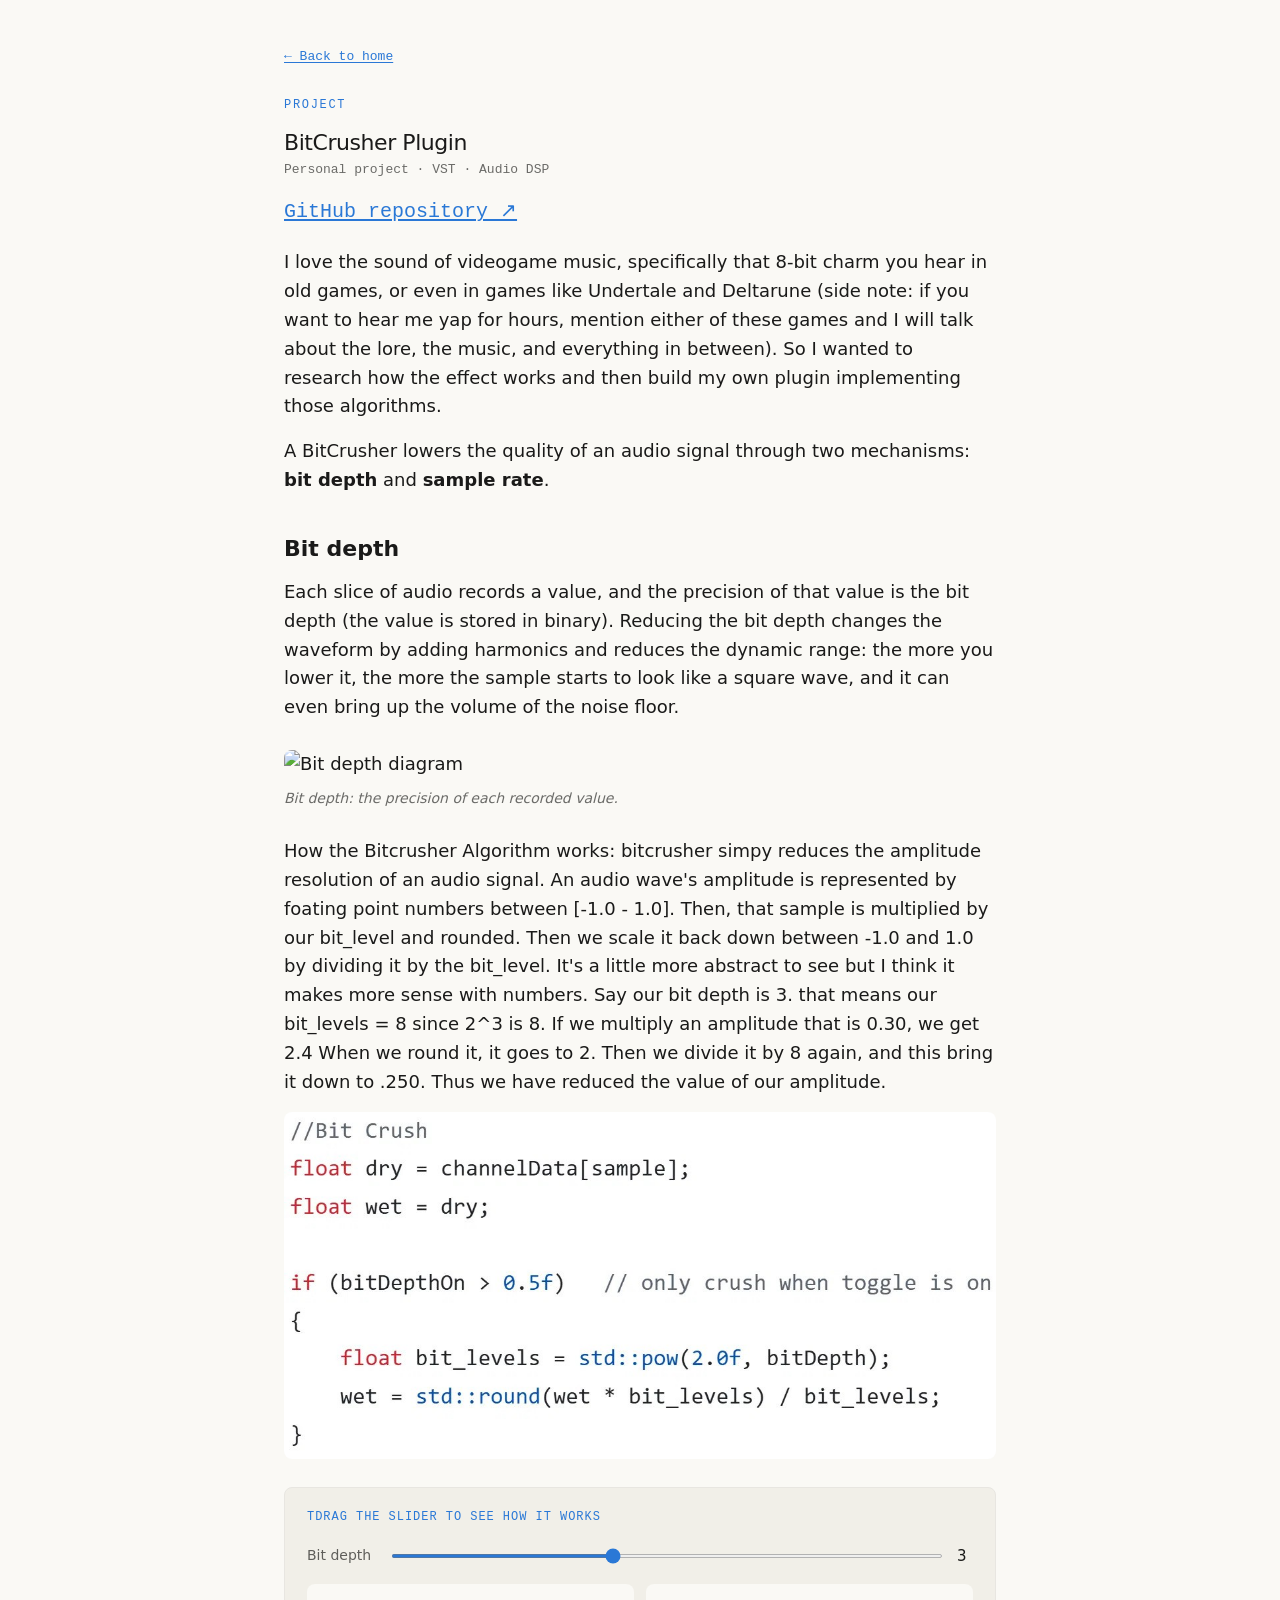
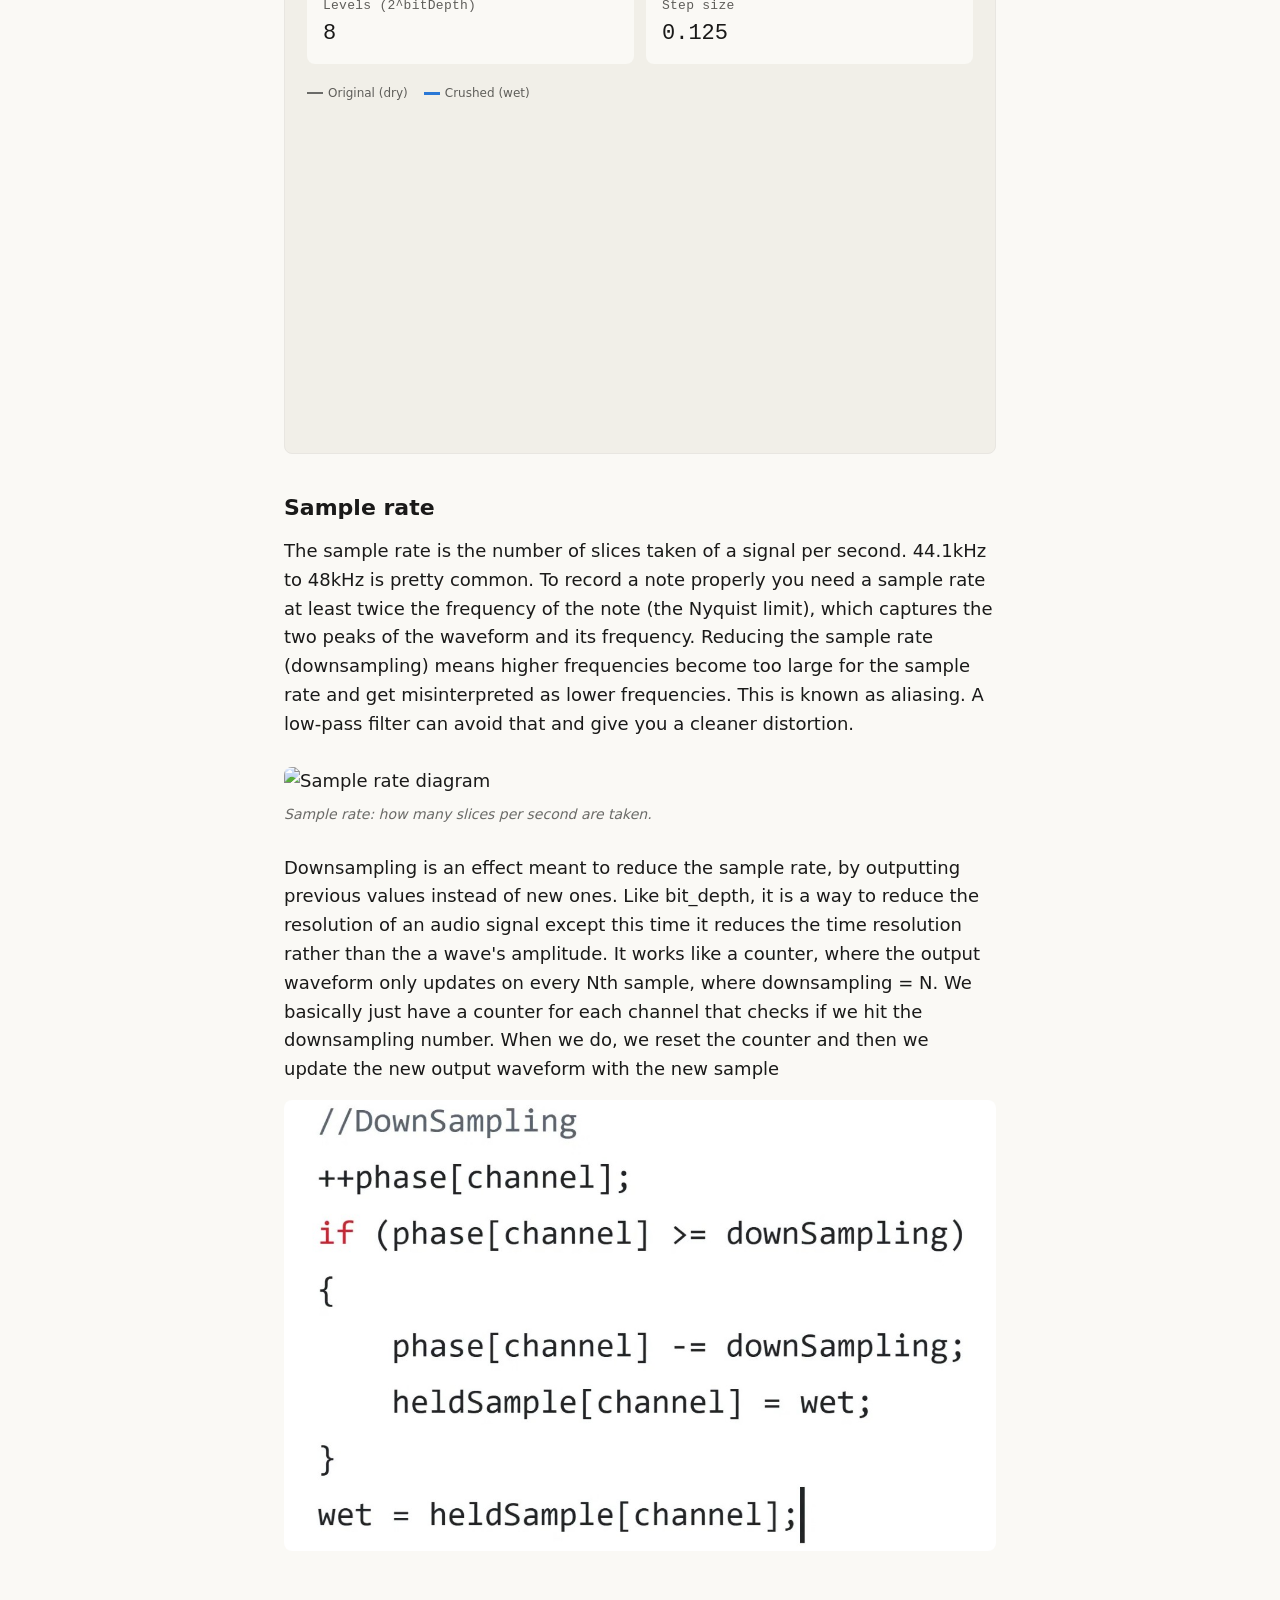
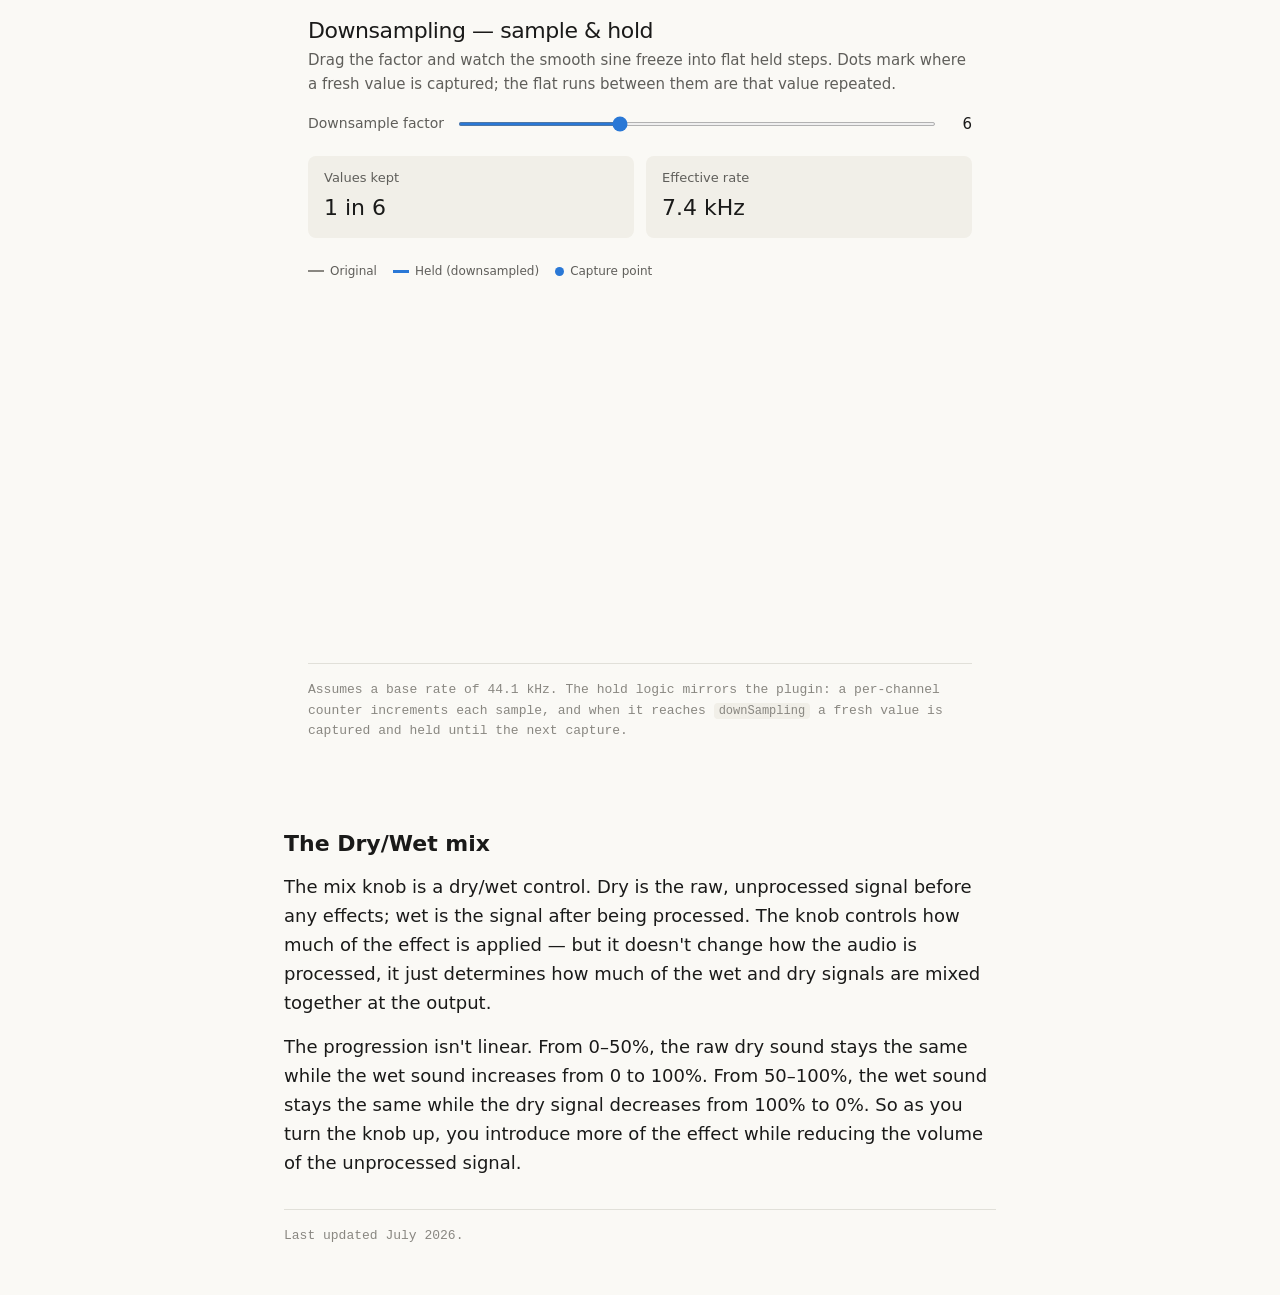
==== commit 908c8d96: "Update bitcrusher.html" ====
--- a/bitcrusher.html
+++ b/bitcrusher.html
@@ -138,7 +138,7 @@
       <img alt="Sample rate diagram" src="https://github.com/user-attachments/assets/ce8682ab-3549-4775-bdfb-dbadf3d6bd9b" />
       <figcaption>Sample rate: how many slices per second are taken.</figcaption>
     </figure>
-<p>The Downsampling effect is a way to reduce the sampe rate, by reducing the number of samples that are recorded. Like bit_depth, it is a way to reduce the resolution of an audio signal except this time it reduces the time resolution rather than the a wave's amplitude. It works sort of like a counter, where the output waveform only updates on every Nth sample, where downsampling = N. We basically just have a counter for each channel that checks if we hit the downsampling number. When we do, we update the new output waveform with the new sample </p>
+<p> Downsampling is an effect meant to reduce the sample rate, by outputting previous values instead of new ones. Like bit_depth, it is a way to reduce the resolution of an audio signal except this time it reduces the time resolution rather than the a wave's amplitude. It works like a counter, where the output waveform only updates on every Nth sample, where downsampling = N. We basically just have a counter for each channel that checks if we hit the downsampling number. When we do, we reset the counter and then we update the new output waveform with the new sample </p>
     <img class="hero-img" alt="downsampling code"
          src="assets/downSampling-code.jpg" loading ="lazy"/>
     <!DOCTYPE html>
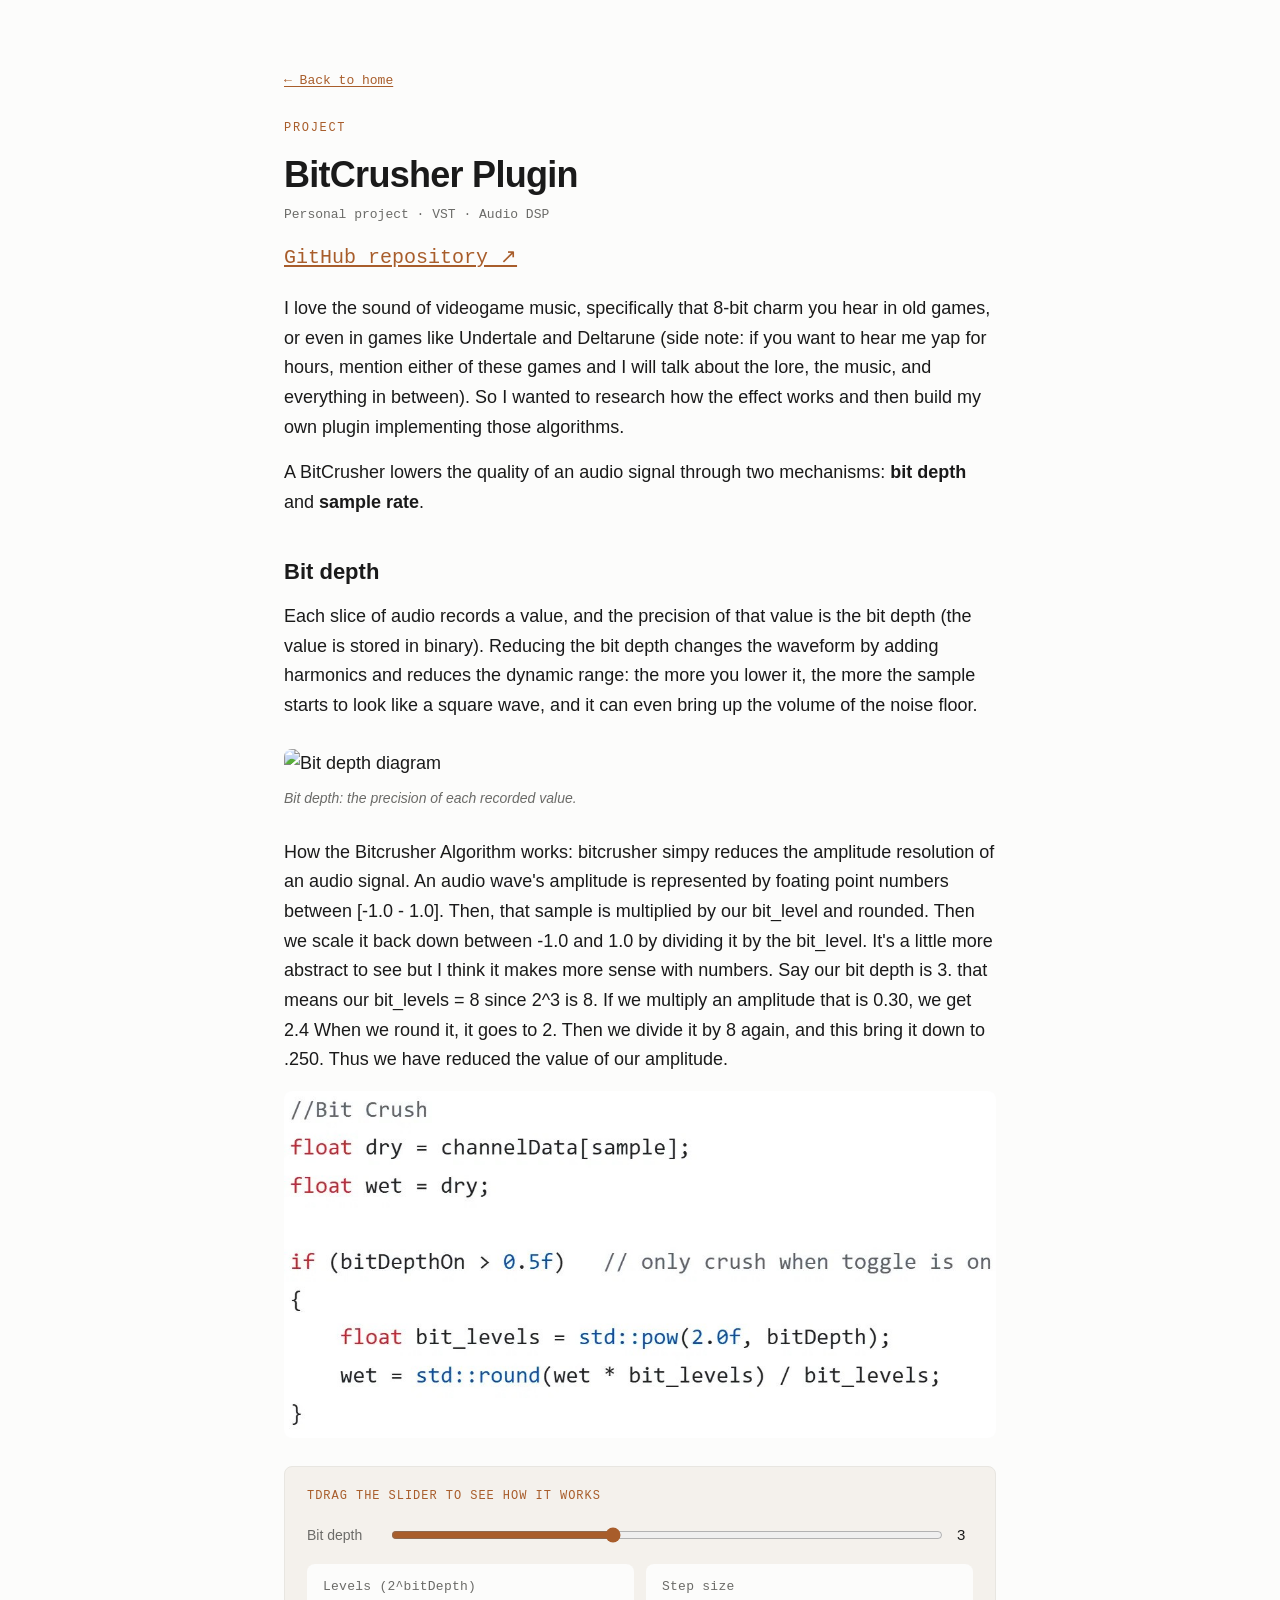
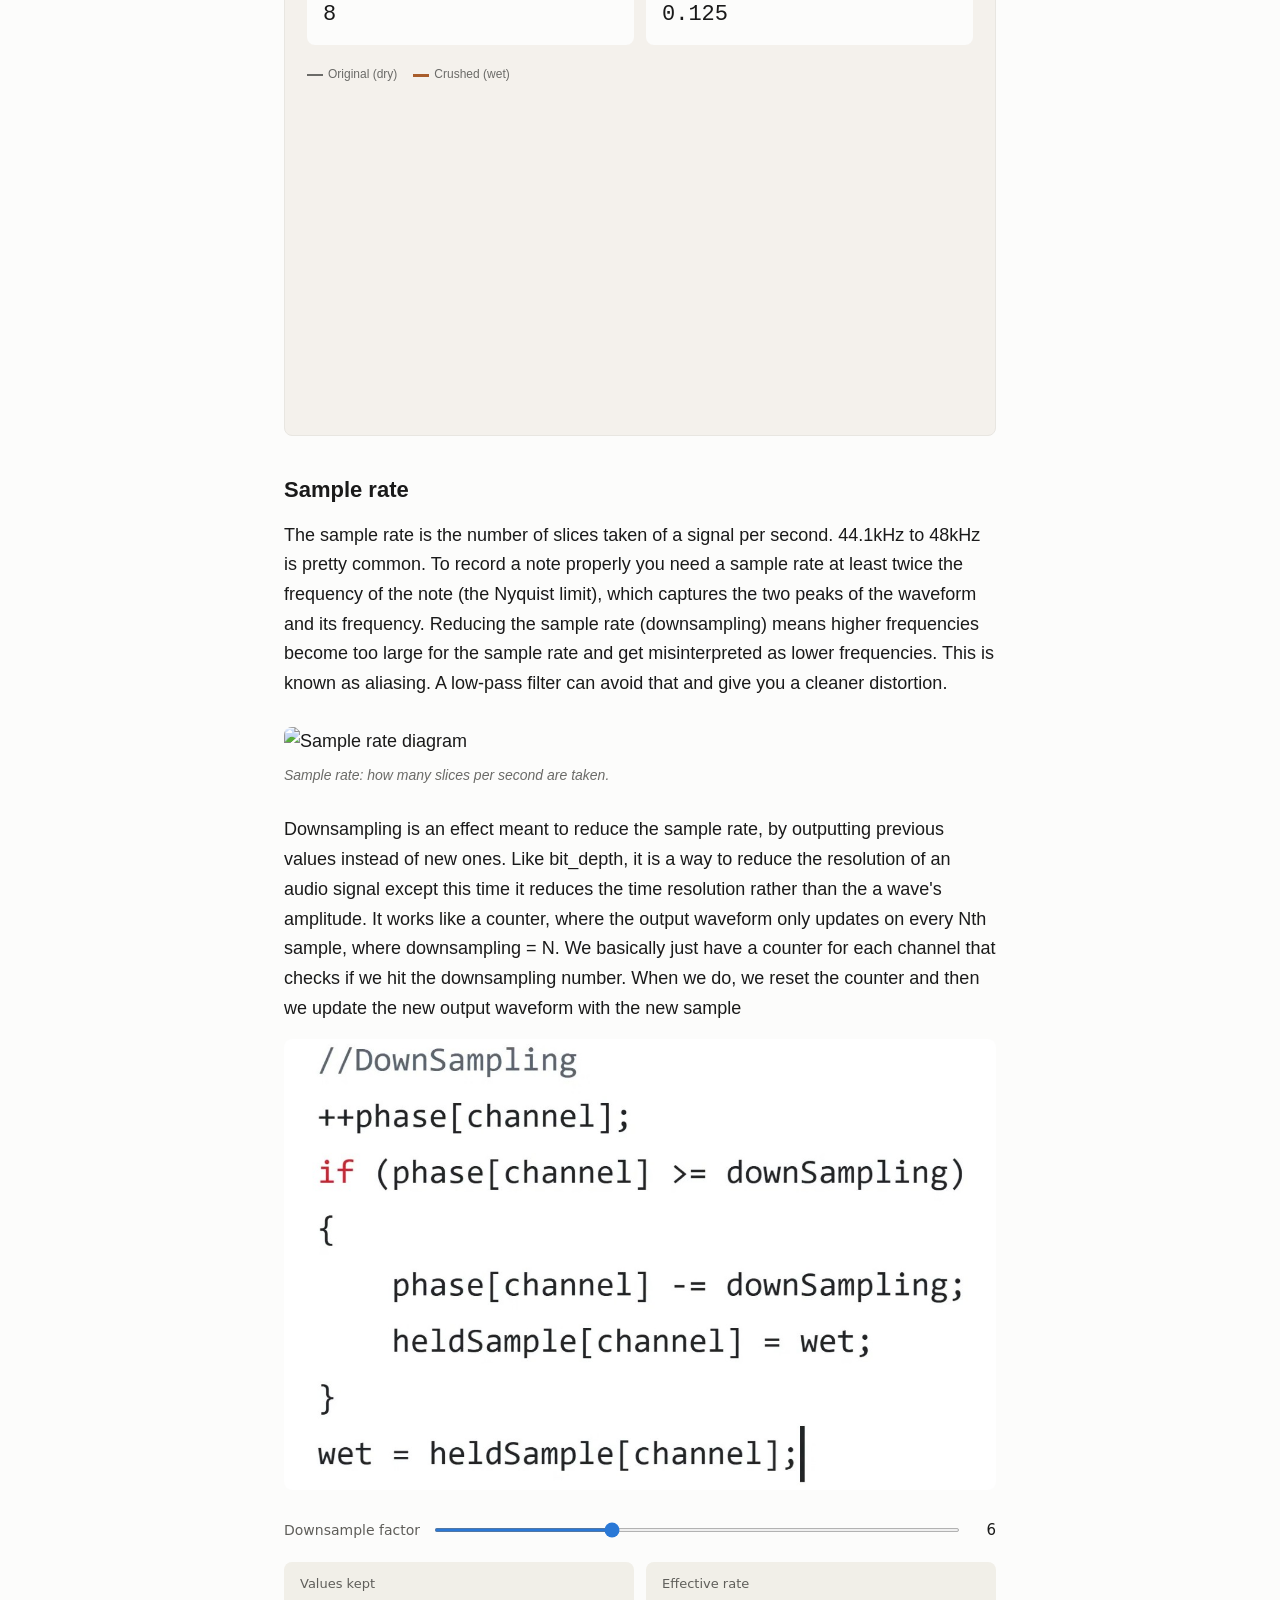
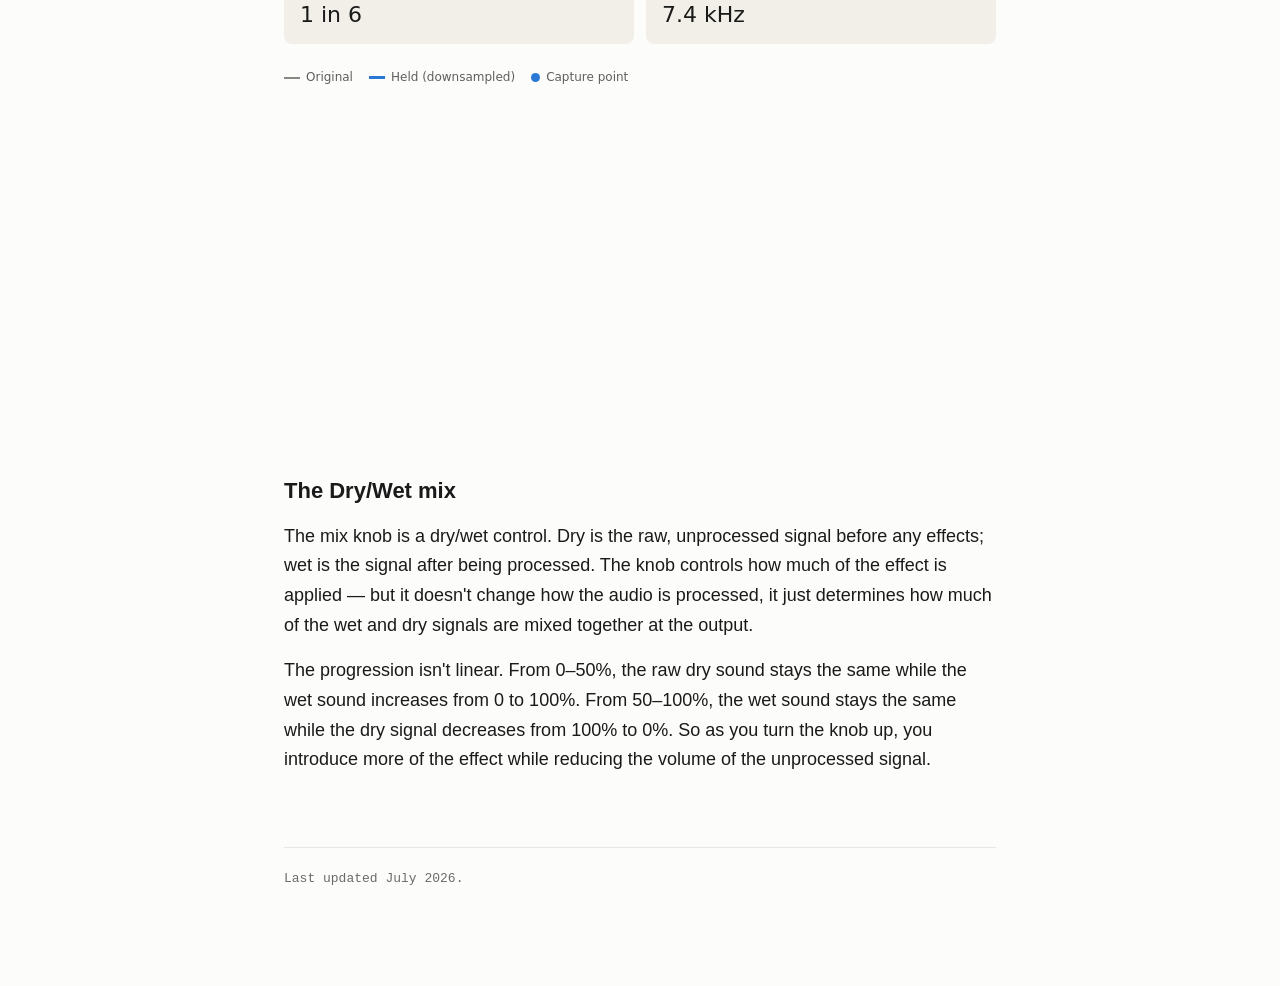
==== commit 90bd18ae: "Update bitcrusher.html" ====
--- a/bitcrusher.html
+++ b/bitcrusher.html
@@ -141,101 +141,54 @@
 <p> Downsampling is an effect meant to reduce the sample rate, by outputting previous values instead of new ones. Like bit_depth, it is a way to reduce the resolution of an audio signal except this time it reduces the time resolution rather than the a wave's amplitude. It works like a counter, where the output waveform only updates on every Nth sample, where downsampling = N. We basically just have a counter for each channel that checks if we hit the downsampling number. When we do, we reset the counter and then we update the new output waveform with the new sample </p>
     <img class="hero-img" alt="downsampling code"
          src="assets/downSampling-code.jpg" loading ="lazy"/>
-    <!DOCTYPE html>
-<html lang="en">
-<head>
-<meta charset="UTF-8">
-<meta name="viewport" content="width=device-width, initial-scale=1.0">
-<title>Downsampling (sample &amp; hold) visualizer</title>
-<style>
-  :root {
-    --bg: #faf9f5;
-    --surface: #ffffff;
-    --card: #f1efe8;
-    --text: #1a1a19;
-    --text-secondary: #5f5e5a;
-    --text-muted: #898781;
-    --border: #e1e0d9;
-    --accent: #2a78d6;
-    --radius: 8px;
-  }
-  @media (prefers-color-scheme: dark) {
-    :root {
-      --bg: #1a1a19;
-      --surface: #262625;
-      --card: #2c2c2a;
-      --text: #f5f5f0;
-      --text-secondary: #c3c2b7;
-      --text-muted: #898781;
-      --border: #38383550;
-      --accent: #3987e5;
-    }
-  }
-  * { box-sizing: border-box; }
-  body {
-    margin: 0;
-    background: var(--bg);
-    color: var(--text);
-    font-family: -apple-system, BlinkMacSystemFont, "Segoe UI", system-ui, sans-serif;
-    line-height: 1.6;
-    -webkit-font-smoothing: antialiased;
-  }
-  .wrap {
-    max-width: 760px;
-    margin: 0 auto;
-    padding: 2.5rem 1.5rem 3rem;
-  }
-  h1 { font-size: 22px; font-weight: 500; margin: 0 0 0.25rem; }
-  .sub { color: var(--text-secondary); font-size: 15px; margin: 0 0 2rem; }
-  .controls { display: flex; align-items: center; gap: 12px; margin: 0 0 1.25rem; flex-wrap: wrap; }
-  label { font-size: 14px; color: var(--text-secondary); min-width: 110px; }
-  input[type=range] {
-    flex: 1; min-width: 160px; accent-color: var(--accent); height: 4px;
-  }
-  .val { font-size: 15px; font-weight: 500; min-width: 22px; text-align: right; }
-  .stats { display: grid; grid-template-columns: repeat(auto-fit, minmax(130px, 1fr)); gap: 12px; margin: 0 0 1.5rem; }
-  .stat { background: var(--card); border-radius: var(--radius); padding: 0.75rem 1rem; }
-  .stat .k { font-size: 13px; color: var(--text-secondary); }
-  .stat .v { font-size: 22px; font-weight: 500; margin-top: 2px; }
-  .legend { display: flex; flex-wrap: wrap; gap: 16px; margin-bottom: 10px; font-size: 12px; color: var(--text-secondary); }
-  .legend span { display: flex; align-items: center; gap: 6px; }
-  .swatch-line { width: 16px; height: 2px; background: var(--text-muted); }
-  .swatch-held { width: 16px; height: 3px; background: var(--accent); }
-  .swatch-dot { width: 9px; height: 9px; border-radius: 50%; background: var(--accent); }
-  .chart-box { position: relative; width: 100%; height: 340px; }
-  footer { margin-top: 2rem; font-size: 13px; color: var(--text-muted); border-top: 0.5px solid var(--border); padding-top: 1rem; }
-  code { font-family: ui-monospace, "SF Mono", Menlo, monospace; font-size: 12px; background: var(--card); padding: 1px 5px; border-radius: 4px; }
-</style>
-</head>
-<body>
-<div class="wrap">
-  <h1>Downsampling &mdash; sample &amp; hold</h1>
-  <p class="sub">Drag the factor and watch the smooth sine freeze into flat held steps. Dots mark where a fresh value is captured; the flat runs between them are that value repeated.</p>
- 
-  <div class="controls">
-    <label for="ds">Downsample factor</label>
-    <input type="range" id="ds" min="1" max="16" value="6" step="1">
-    <span class="val" id="ds-out">6</span>
-  </div>
- 
-  <div class="stats">
-    <div class="stat"><div class="k">Values kept</div><div class="v" id="kept">1 in 6</div></div>
-    <div class="stat"><div class="k">Effective rate</div><div class="v" id="rate">7.4 kHz</div></div>
-  </div>
- 
-  <div class="legend">
-    <span><span class="swatch-line"></span>Original</span>
-    <span><span class="swatch-held"></span>Held (downsampled)</span>
-    <span><span class="swatch-dot"></span>Capture point</span>
-  </div>
- 
-  <div class="chart-box">
-    <canvas id="chart" role="img" aria-label="A sine wave and its sample-and-hold downsampled version plotted together, with dots marking where each value is captured and held."></canvas>
-  </div>
- 
-  <footer>
-    Assumes a base rate of 44.1&nbsp;kHz. The hold logic mirrors the plugin: a per-channel counter increments each sample, and when it reaches <code>downSampling</code> a fresh value is captured and held until the next capture.
-  </footer>
+
+<div class="ds-viz">
+  <style>
+    .ds-viz {
+      --ds-text: #1a1a19; --ds-secondary: #5f5e5a; --ds-muted: #898781;
+      --ds-card: #f1efe8; --ds-border: #e1e0d9; --ds-accent: #2a78d6;
+      font-family: -apple-system, BlinkMacSystemFont, "Segoe UI", system-ui, sans-serif;
+      color: var(--ds-text); max-width: 760px; line-height: 1.6;
+    }
+    @media (prefers-color-scheme: dark) {
+      .ds-viz {
+        --ds-text: #f5f5f0; --ds-secondary: #c3c2b7; --ds-muted: #898781;
+        --ds-card: #2c2c2a; --ds-border: #38383550; --ds-accent: #3987e5;
+      }
+    }
+    .ds-viz .ds-controls { display: flex; align-items: center; gap: 12px; margin: 0 0 1.25rem; flex-wrap: wrap; }
+    .ds-viz label { font-size: 14px; color: var(--ds-secondary); min-width: 110px; }
+    .ds-viz input[type=range] { flex: 1; min-width: 160px; accent-color: var(--ds-accent); height: 4px; }
+    .ds-viz .ds-val { font-size: 15px; font-weight: 500; min-width: 22px; text-align: right; }
+    .ds-viz .ds-stats { display: grid; grid-template-columns: repeat(auto-fit, minmax(130px, 1fr)); gap: 12px; margin: 0 0 1.5rem; }
+    .ds-viz .ds-stat { background: var(--ds-card); border-radius: 8px; padding: 0.75rem 1rem; }
+    .ds-viz .ds-stat .k { font-size: 13px; color: var(--ds-secondary); }
+    .ds-viz .ds-stat .v { font-size: 22px; font-weight: 500; margin-top: 2px; }
+    .ds-viz .ds-legend { display: flex; flex-wrap: wrap; gap: 16px; margin-bottom: 10px; font-size: 12px; color: var(--ds-secondary); }
+    .ds-viz .ds-legend span { display: flex; align-items: center; gap: 6px; }
+    .ds-viz .ds-chart-box { position: relative; width: 100%; height: 340px; }
+  </style>
+ 
+  <div class="ds-controls">
+    <label for="ds-factor">Downsample factor</label>
+    <input type="range" id="ds-factor" min="1" max="16" value="6" step="1">
+    <span class="ds-val" id="ds-out">6</span>
+  </div>
+ 
+  <div class="ds-stats">
+    <div class="ds-stat"><div class="k">Values kept</div><div class="v" id="ds-kept">1 in 6</div></div>
+    <div class="ds-stat"><div class="k">Effective rate</div><div class="v" id="ds-rate">7.4 kHz</div></div>
+  </div>
+ 
+  <div class="ds-legend">
+    <span><span style="width:16px;height:2px;background:var(--ds-muted)"></span>Original</span>
+    <span><span style="width:16px;height:3px;background:var(--ds-accent)"></span>Held (downsampled)</span>
+    <span><span style="width:9px;height:9px;border-radius:50%;background:var(--ds-accent)"></span>Capture point</span>
+  </div>
+ 
+  <div class="ds-chart-box">
+    <canvas id="ds-chart" role="img" aria-label="A sine wave and its sample-and-hold downsampled version plotted together, with dots marking each captured and held value."></canvas>
+  </div>
 </div>
  
 <script src="https://cdnjs.cloudflare.com/ajax/libs/Chart.js/4.4.1/chart.umd.js"></script>
@@ -243,36 +196,37 @@
 (function(){
   const N = 600, cycles = 3, BASE_RATE = 44.1;
   const xs = Array.from({length: N}, (_, i) => i / (N - 1) * cycles);
-  const orig = xs.map(x => 0.9 * Math.sin(2 * Math.PI * x));
+  const origY = xs.map(x => 0.9 * Math.sin(2 * Math.PI * x));
+  const origPts = xs.map((x, i) => ({ x, y: origY[i] }));
  
   function hold(factor){
     const out = [], caps = [];
-    let phase = 0, held = orig[0];
+    let phase = 0, held = origY[0];
     for (let i = 0; i < N; i++){
       phase += 1;
-      if (phase >= factor){ phase -= factor; held = orig[i]; caps.push({x: xs[i], y: held}); }
-      out.push(held);
+      if (phase >= factor){ phase -= factor; held = origY[i]; caps.push({x: xs[i], y: held}); }
+      out.push({ x: xs[i], y: held });
     }
     return { out, caps };
   }
  
-  const css = getComputedStyle(document.documentElement);
-  const muted = css.getPropertyValue('--text-muted').trim() || '#898781';
-  const accent = css.getPropertyValue('--accent').trim() || '#2a78d6';
+  const root = document.querySelector('.ds-viz');
+  const css = getComputedStyle(root);
+  const muted = css.getPropertyValue('--ds-muted').trim() || '#898781';
+  const accent = css.getPropertyValue('--ds-accent').trim() || '#2a78d6';
   const isDark = matchMedia('(prefers-color-scheme: dark)').matches;
   const grid = isDark ? '#2c2c2a' : '#e1e0d9';
  
   let factor = 6;
   const first = hold(factor);
  
-  const chart = new Chart(document.getElementById('chart'), {
+  const chart = new Chart(document.getElementById('ds-chart'), {
     type: 'line',
     data: {
-      labels: xs,
       datasets: [
         { label: 'Held', data: first.out, borderColor: accent, borderWidth: 2.5, pointRadius: 0, stepped: 'before', tension: 0 },
-        { label: 'Captures', data: first.caps, borderColor: 'transparent', backgroundColor: accent, pointRadius: 3.5, pointHoverRadius: 3.5, showLine: false, parsing: false },
-        { label: 'Original', data: orig, borderColor: muted, borderWidth: 1.5, borderDash: [4,4], pointRadius: 0, tension: 0.3 }
+        { label: 'Captures', data: first.caps, borderColor: 'transparent', backgroundColor: accent, pointRadius: 3.5, pointHoverRadius: 3.5, showLine: false },
+        { label: 'Original', data: origPts, borderColor: muted, borderWidth: 1.5, borderDash: [4,4], pointRadius: 0, tension: 0.3 }
       ]
     },
     options: {
@@ -286,21 +240,20 @@
     }
   });
  
-  const ds = document.getElementById('ds');
-  ds.addEventListener('input', () => {
-    factor = parseInt(ds.value, 10);
+  const slider = document.getElementById('ds-factor');
+  slider.addEventListener('input', () => {
+    factor = parseInt(slider.value, 10);
     const r = hold(factor);
     document.getElementById('ds-out').textContent = factor;
-    document.getElementById('kept').textContent = '1 in ' + factor;
-    document.getElementById('rate').textContent = (BASE_RATE / factor).toFixed(1) + ' kHz';
+    document.getElementById('ds-kept').textContent = '1 in ' + factor;
+    document.getElementById('ds-rate').textContent = (BASE_RATE / factor).toFixed(1) + ' kHz';
     chart.data.datasets[0].data = r.out;
     chart.data.datasets[1].data = r.caps;
     chart.update('none');
   });
 })();
 </script>
-</body>
-</html>
+    
     
     <h2>The Dry/Wet mix</h2>
     <p>The mix knob is a dry/wet control. Dry is the raw, unprocessed signal before any effects; wet is the signal after being processed. The knob controls how much of the effect is applied — but it doesn't change how the audio is processed, it just determines how much of the wet and dry signals are mixed together at the output.</p>
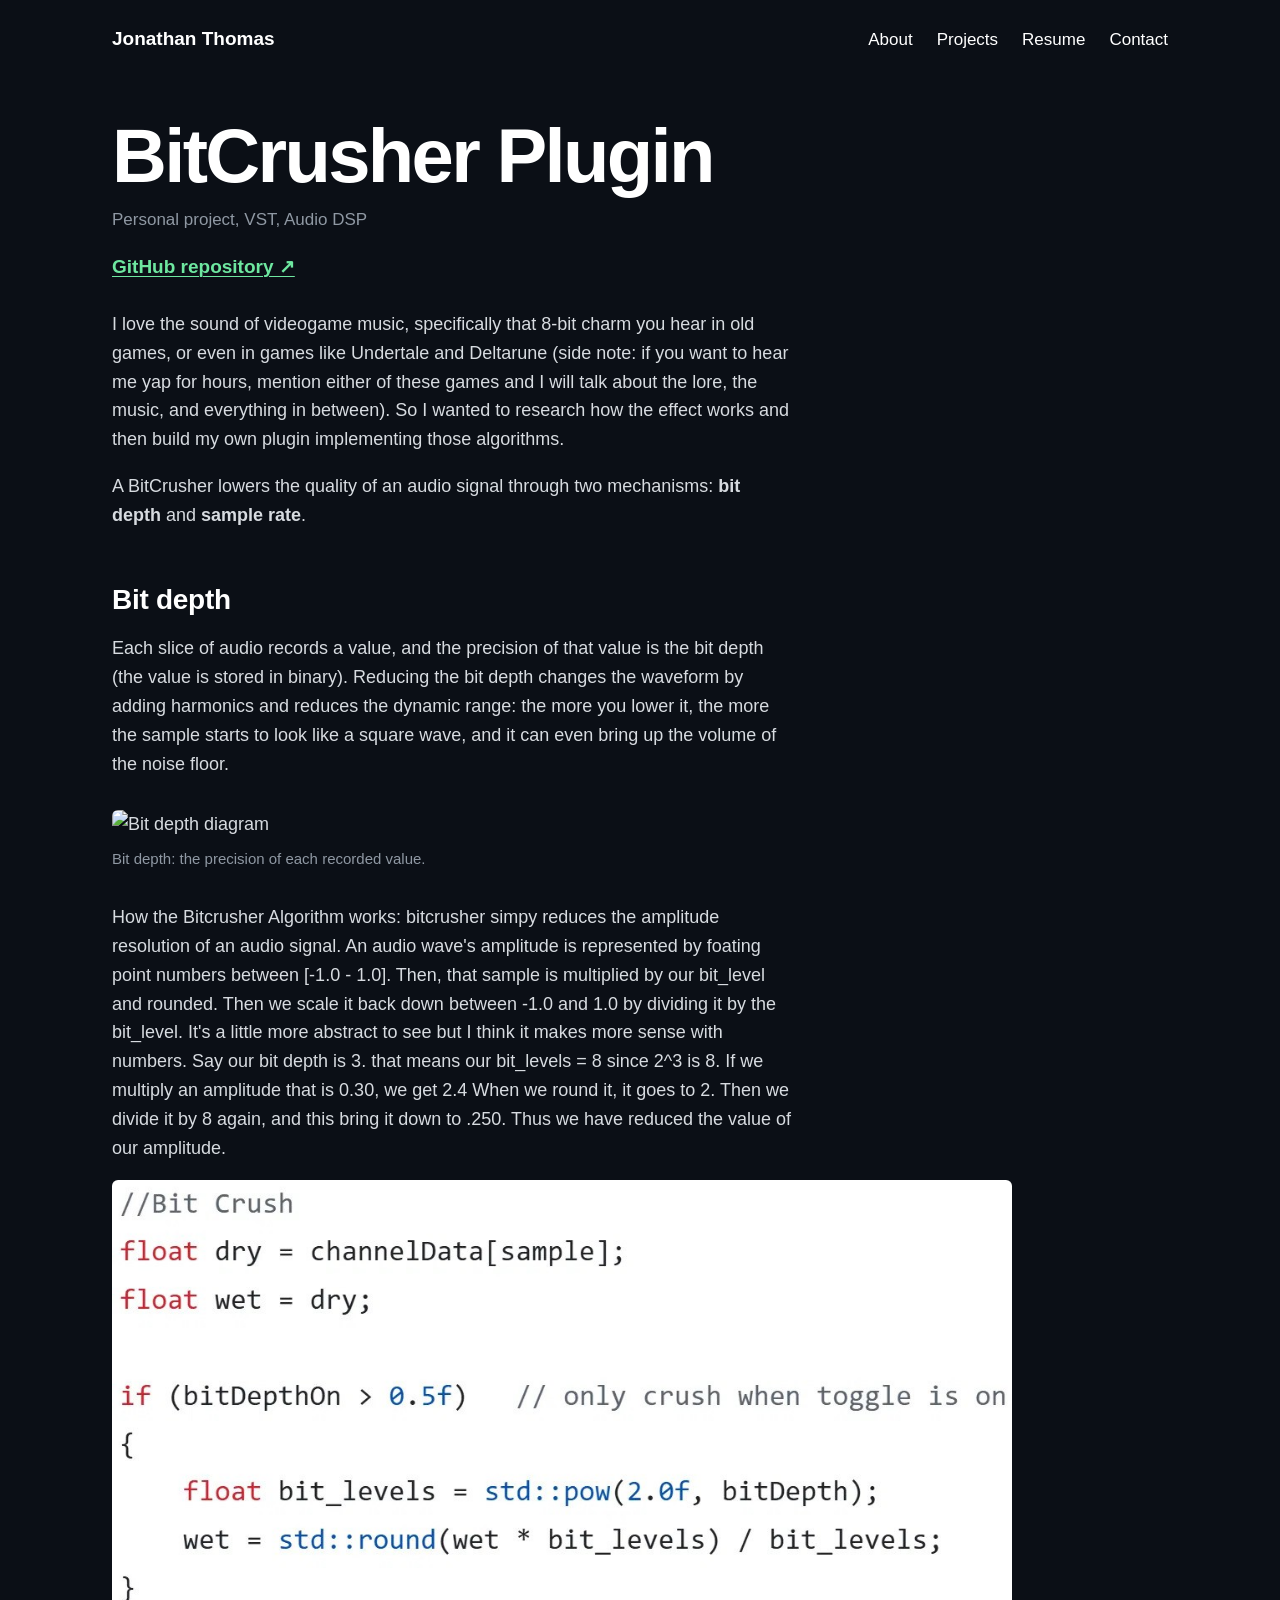
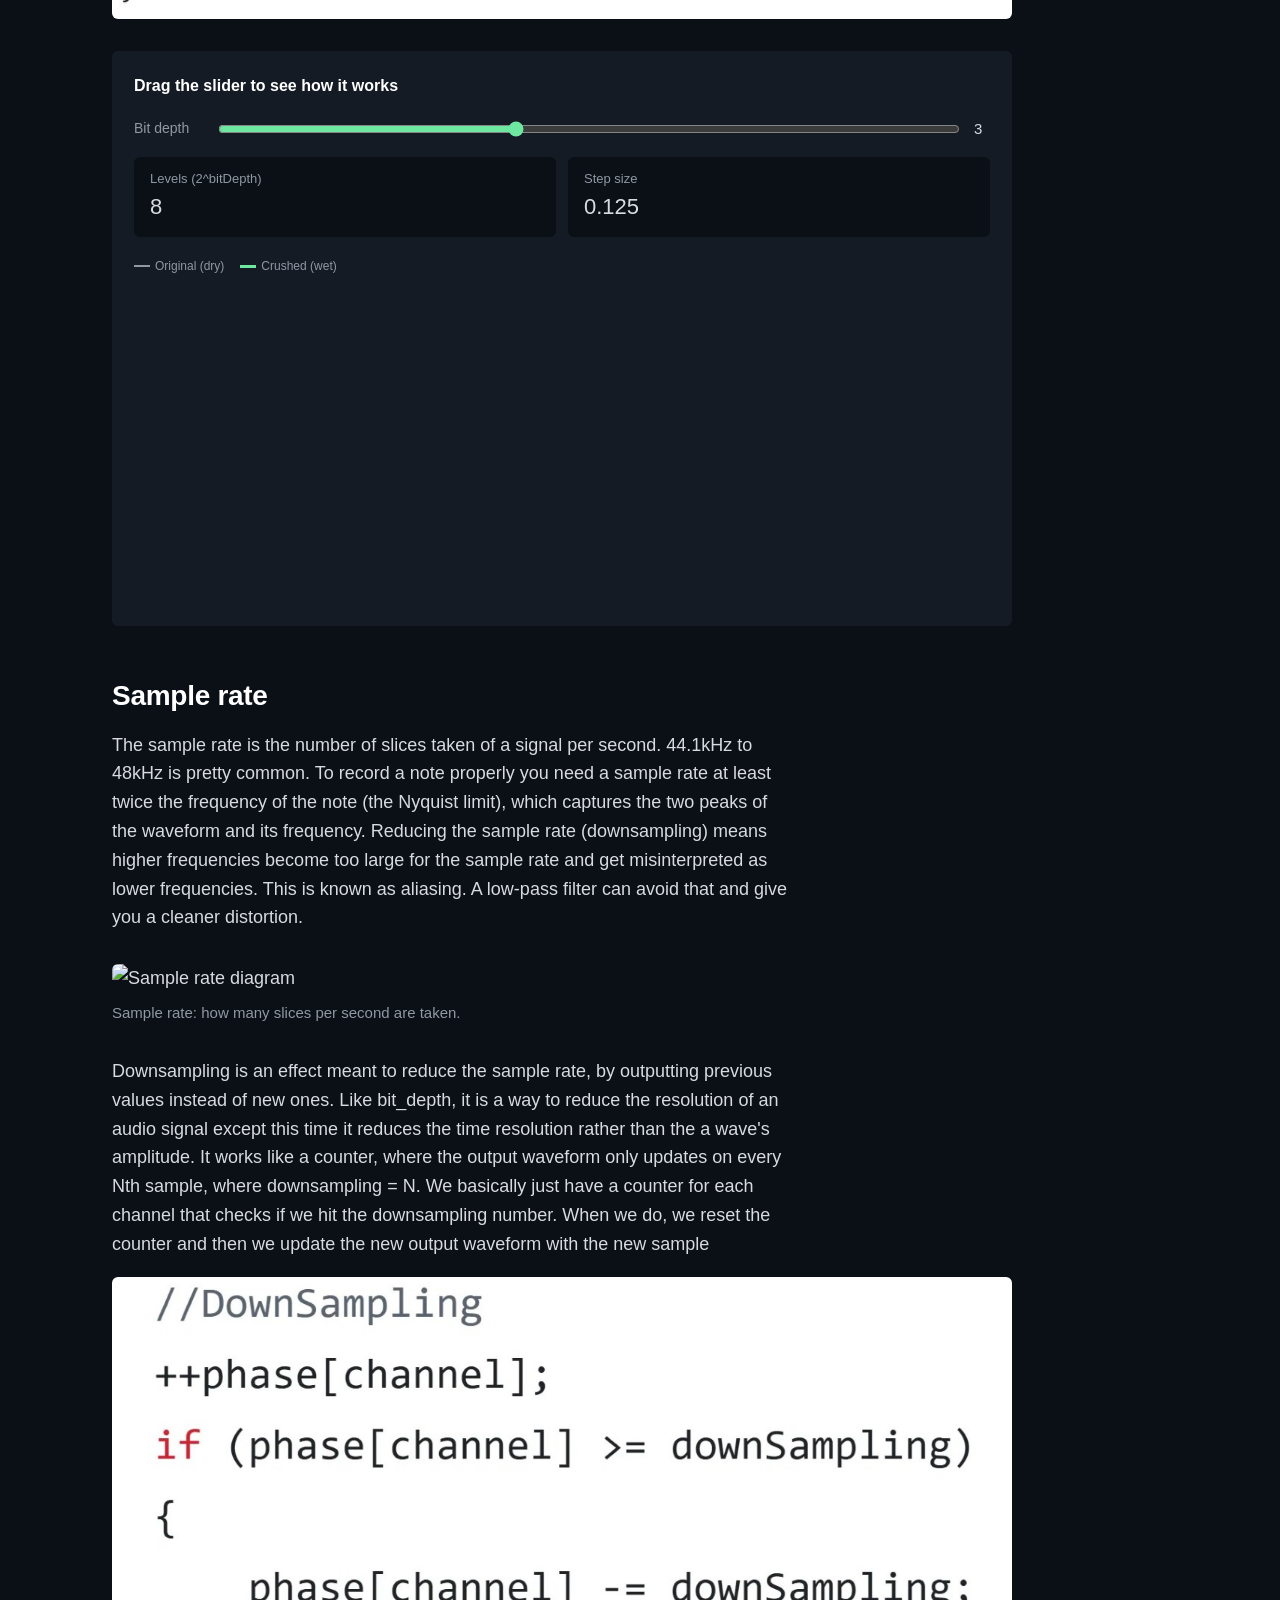
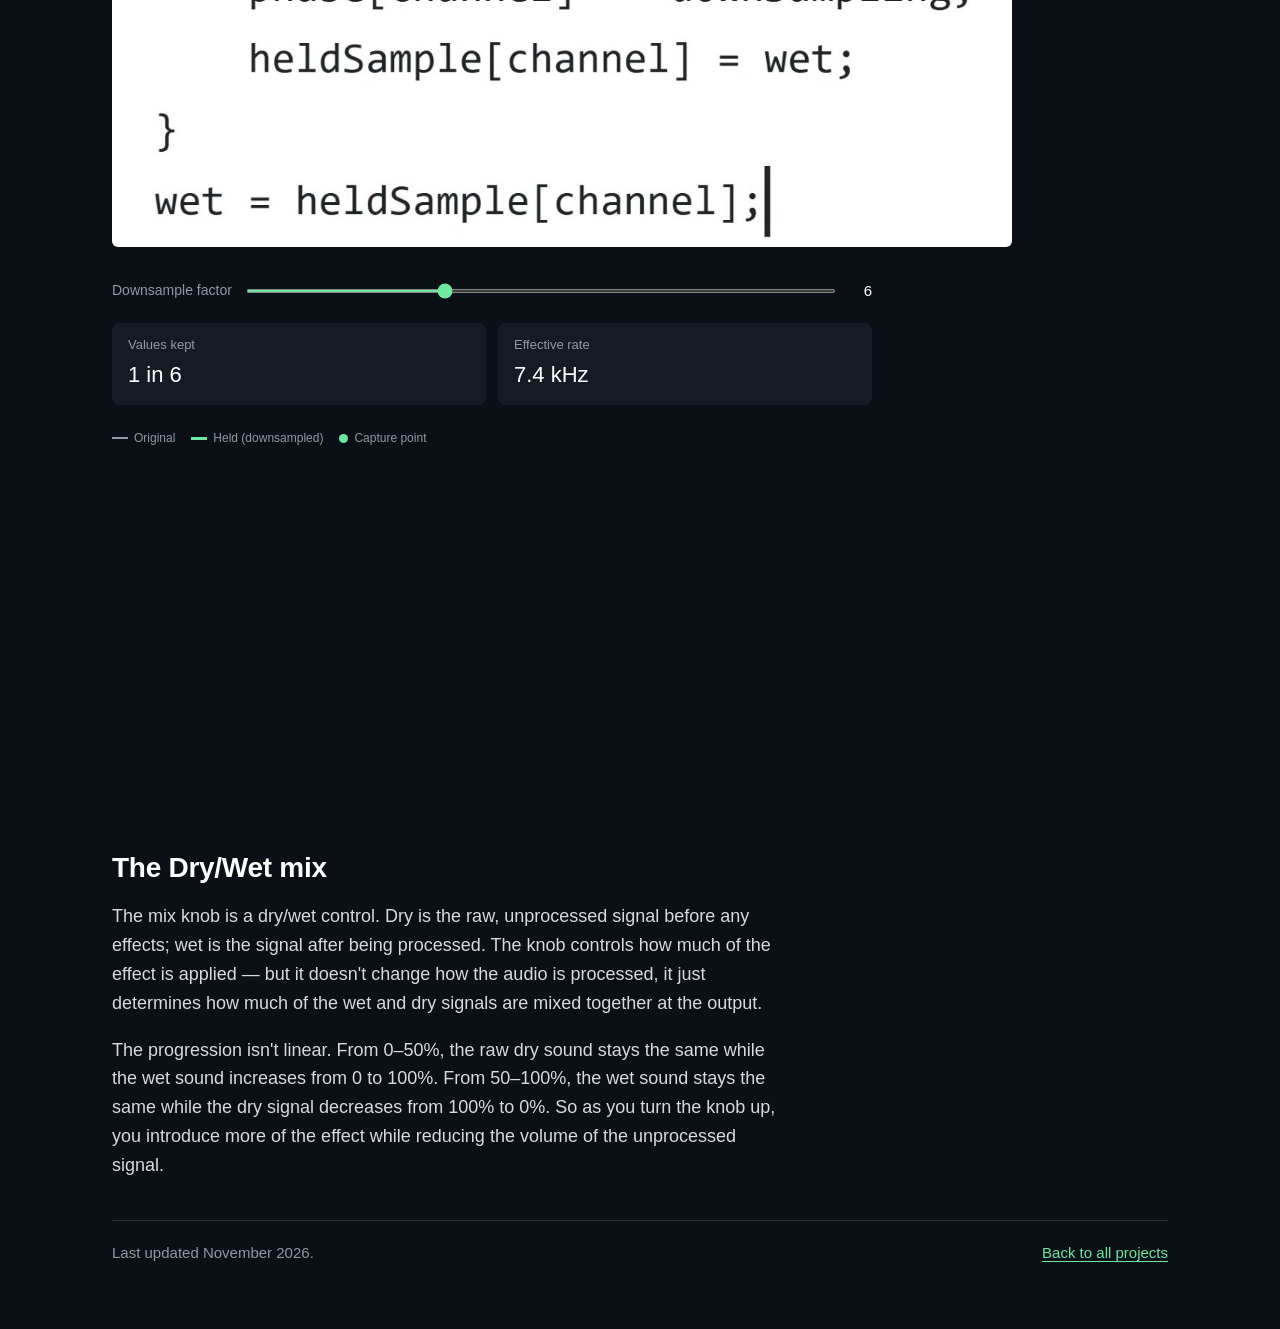
==== commit fca6f736: "Redesign site and add Tractive System Control Board project - New dark layout and type (Helvetica/Ar" ====
--- a/bitcrusher.html
+++ b/bitcrusher.html
@@ -3,16 +3,24 @@
 <head>
   <meta charset="UTF-8" />
   <meta name="viewport" content="width=device-width, initial-scale=1.0" />
-  <title>BitCrusher Plugin — JT</title>
+  <title>BitCrusher Plugin - JT</title>
   <meta name="description" content="An audio BitCrusher VST built from scratch after researching bit-depth and sample-rate reduction" />
   <link rel="stylesheet" href="style.css" />
 </head>
 <body>
-  <main class="wrap detail">
-    <a class="back" href="index.html">← Back to home</a>
-    <p class="eyebrow">Project</p>
+  <div class="wrap">
+    <header class="topbar">
+      <a class="name" href="index.html">Jonathan Thomas</a>
+      <nav aria-label="Main">
+        <a href="index.html#about">About</a>
+        <a href="index.html#projects">Projects</a>
+        <a href="index.html#resume">Resume</a>
+        <a href="index.html#contact">Contact</a>
+      </nav>
+    </header>
+  <main class="detail">
     <h1>BitCrusher Plugin</h1>
-    <p class="detail-meta">Personal project · VST · Audio DSP</p>
+    <p class="detail-meta">Personal project, VST, Audio DSP</p>
     <div class="links">
       <a href="https://github.com/jothomas10102/bitcrushervst">GitHub repository ↗</a>
     </div>
@@ -35,7 +43,7 @@
  <!-- ===== Interactive bit-depth demo ===== -->
     <div class="demo">
       <h2 class="sr-only">Interactive bitcrusher: a smooth sine wave overlaid with its quantized staircase output, with an adjustable bit-depth slider.</h2>
-      <p class="demo-label">TDrag the slider to see how it works</p>
+      <p class="demo-label">Drag the slider to see how it works</p>
  
       <div style="display: flex; align-items: center; gap: 12px; margin: 0 0 1rem; flex-wrap: wrap;">
         <label for="bd" style="font-size: 14px; color: var(--text-secondary); min-width: 70px;">Bit depth</label>
@@ -80,7 +88,7 @@
       const css = getComputedStyle(document.documentElement);
       const accent = css.getPropertyValue('--accent').trim() || '#a85d2b';
       const muted  = css.getPropertyValue('--muted').trim()  || '#6b6b68';
-      const grid   = css.getPropertyValue('--hairline').trim() || '#e8e6e1';
+      const grid   = css.getPropertyValue('--line').trim() || '#2a313d';
  
       function levelTicks(depth){
         const step = 1 / Math.pow(2, depth), ticks = [];
@@ -145,16 +153,10 @@
 <div class="ds-viz">
   <style>
     .ds-viz {
-      --ds-text: #1a1a19; --ds-secondary: #5f5e5a; --ds-muted: #898781;
-      --ds-card: #f1efe8; --ds-border: #e1e0d9; --ds-accent: #2a78d6;
-      font-family: -apple-system, BlinkMacSystemFont, "Segoe UI", system-ui, sans-serif;
+      --ds-text: var(--ink); --ds-secondary: var(--muted); --ds-muted: var(--muted);
+      --ds-card: var(--card); --ds-border: var(--line); --ds-accent: var(--accent);
+      font-family: var(--font);
       color: var(--ds-text); max-width: 760px; line-height: 1.6;
-    }
-    @media (prefers-color-scheme: dark) {
-      .ds-viz {
-        --ds-text: #f5f5f0; --ds-secondary: #c3c2b7; --ds-muted: #898781;
-        --ds-card: #2c2c2a; --ds-border: #38383550; --ds-accent: #3987e5;
-      }
     }
     .ds-viz .ds-controls { display: flex; align-items: center; gap: 12px; margin: 0 0 1.25rem; flex-wrap: wrap; }
     .ds-viz label { font-size: 14px; color: var(--ds-secondary); min-width: 110px; }
@@ -214,8 +216,7 @@
   const css = getComputedStyle(root);
   const muted = css.getPropertyValue('--ds-muted').trim() || '#898781';
   const accent = css.getPropertyValue('--ds-accent').trim() || '#2a78d6';
-  const isDark = matchMedia('(prefers-color-scheme: dark)').matches;
-  const grid = isDark ? '#2c2c2a' : '#e1e0d9';
+    const grid = css.getPropertyValue('--line').trim() || '#2a313d';
  
   let factor = 6;
   const first = hold(factor);
@@ -259,7 +260,8 @@
     <p>The mix knob is a dry/wet control. Dry is the raw, unprocessed signal before any effects; wet is the signal after being processed. The knob controls how much of the effect is applied — but it doesn't change how the audio is processed, it just determines how much of the wet and dry signals are mixed together at the output.</p>
     <p>The progression isn't linear. From 0–50%, the raw dry sound stays the same while the wet sound increases from 0 to 100%. From 50–100%, the wet sound stays the same while the dry signal decreases from 100% to 0%. So as you turn the knob up, you introduce more of the effect while reducing the volume of the unprocessed signal.</p>
 
-    <footer>Last updated July 2026.</footer>
+    <footer><span>Last updated November 2026.</span><a href="index.html">Back to all projects</a></footer>
   </main>
+  </div>
 </body>
 </html>
--- a/style.css
+++ b/style.css
@@ -1,184 +1,262 @@
 /* ============================================================
-   style.css  —  shared styles for every page of the site
+   style.css — shared styles for every page of the site
    ------------------------------------------------------------
    Every .html file links to this one file, so changing a color
    or font here updates the WHOLE site at once.
-   Change --accent to recolor every link and label.
-   Fonts are system fonts (already on every device) so pages
-   load instantly with zero downloads.
+   Change --accent to recolor every link and highlight.
+   Fonts are the plain system sans (Helvetica / Arial), already on
+   every device, so nothing has to download.
    ============================================================ */
- 
+
 :root {
-  --bg:        #fcfcfb;   /* page background */
-  --ink:       #1a1a1a;   /* main text */
-  --muted:     #6b6b68;   /* dates, captions, secondary text */
-  --accent:    #a85d2b;   /* links + labels (a warm copper — a nod to PCB traces) */
-  --card:      #f4f1ec;   /* project card background */
-  --hairline:  #e8e6e1;   /* thin divider lines */
- 
-  --font-body: -apple-system, BlinkMacSystemFont, "Segoe UI", Roboto, Helvetica, Arial, sans-serif;
-  --font-mono: ui-monospace, SFMono-Regular, "SF Mono", Menlo, Consolas, "Liberation Mono", monospace;
- 
-  --measure:   760px;     /* max content width */
- 
-  /* --- Aliases used by the interactive demo widget ---------------
-     These map the widget's generic token names onto the site palette
-     above, so the demo inherits the site's look automatically. */
+  color-scheme: dark;     /* dark scrollbars and form controls */
+  --bg:        #0b0f16;   /* page background (deep navy-black) */
+  --ink:       #ffffff;   /* headings */
+  --text:      #d7dbe0;   /* body text */
+  --muted:     #8f98a3;   /* captions, dates, secondary text */
+  --accent:    #6ee7a0;   /* links + highlights (bright PCB green) */
+  --tint:      #13301f;   /* dark green for tags */
+  --line:      #2a313d;   /* thin divider lines */
+  --card:      #151b25;   /* image placeholder / demo background */
+
+  --font: "Helvetica Neue", Helvetica, Arial, sans-serif;
+
+  --measure:   1120px;    /* max page width */
+  --text-col:  680px;     /* max width of a paragraph column */
+
+  /* Aliases used by the interactive demo widget on the BitCrusher page */
   --text-secondary: var(--muted);
   --text-muted:     var(--muted);
   --surface-1:      var(--card);
-  --radius:         8px;
-}
- 
+  --radius:         6px;
+}
+
 * { box-sizing: border-box; }
-html { -webkit-text-size-adjust: 100%; }
- 
-/* Safety net: no image may ever be wider than its container.
-   (Keeps screenshots and diagrams from overflowing the column.) */
-img { max-width: 100%; height: auto; }
- 
+html { -webkit-text-size-adjust: 100%; scroll-behavior: smooth; }
+img, video { max-width: 100%; height: auto; }
+
 body {
   margin: 0;
   background: var(--bg);
-  color: var(--ink);
-  font-family: var(--font-body);
+  color: var(--text);
+  font-family: var(--font);
   font-size: 18px;
-  line-height: 1.65;
+  line-height: 1.6;
   -webkit-font-smoothing: antialiased;
 }
- 
-/* The centered column every page lives inside */
-.wrap { max-width: var(--measure); margin: 0 auto; padding: 64px 24px 96px; }
- 
-a { color: var(--accent); text-underline-offset: 2px; }
-a:hover { text-decoration: none; }
+
+h1, h2, h3 { color: var(--ink); font-weight: 700; }
+
+a { color: var(--accent); text-decoration-thickness: 1px; text-underline-offset: 3px; }
+a:hover { text-decoration-thickness: 2px; }
 a:focus-visible { outline: 2px solid var(--accent); outline-offset: 3px; border-radius: 2px; }
- 
-/* Visually hidden, but read by screen readers */
+
 .sr-only {
   position: absolute; width: 1px; height: 1px;
   padding: 0; margin: -1px; overflow: hidden;
   clip: rect(0 0 0 0); white-space: nowrap; border: 0;
 }
- 
-/* ---------- Hero / intro ---------- */
-h1 { font-size: 36px; line-height: 1.12; letter-spacing: -0.02em; margin: 0 0 8px; }
-.tagline {
-  font-family: var(--font-mono);
-  font-size: 13px; letter-spacing: 0.04em;
-  color: var(--muted); margin: 0 0 28px;
-}
-.lede p { margin: 0 0 16px; }
-.contact { margin: 24px 0 0; }
- 
-/* ---------- Section heading ---------- */
-.section-head { margin: 64px 0 28px; }
-.eyebrow {
-  font-family: var(--font-mono);
-  font-size: 12px; letter-spacing: 0.14em; text-transform: uppercase;
-  color: var(--accent); margin: 0 0 8px;
-}
-.section-head h2 { font-size: 24px; letter-spacing: -0.01em; margin: 0; }
- 
-/* ---------- Project cards (home page) ---------- */
-.cards { display: grid; gap: 20px; }
- 
-.card {
+
+/* The centered column every page lives inside */
+.wrap { max-width: var(--measure); margin: 0 auto; padding: 0 32px 64px; }
+
+/* ---------- Top bar (every page) ---------- */
+.topbar {
+  display: flex; justify-content: space-between; align-items: baseline;
+  flex-wrap: wrap; gap: 8px 24px;
+  padding: 24px 0;
+}
+.topbar .name { color: var(--ink); font-weight: 700; text-decoration: none; font-size: 19px; }
+.topbar nav { display: flex; gap: 24px; flex-wrap: wrap; }
+.topbar nav a { color: var(--ink); text-decoration: none; font-size: 17px; }
+.topbar nav a:hover { color: var(--accent); text-decoration: underline; }
+
+/* ---------- Home: big headline ---------- */
+.hero-title {
+  font-size: clamp(54px, 11.5vw, 156px);
+  font-weight: 700;
+  line-height: 0.92;
+  letter-spacing: -0.045em;
+  margin: 48px 0 40px;
+  max-width: 11ch;
+}
+
+.hero-photo { margin: 0 0 88px; }
+.hero-photo img { width: 100%; display: block; border-radius: var(--radius); }
+.hero-photo figcaption { font-style: normal; }
+
+/* ---------- Home: sections with a side heading ---------- */
+.split {
   display: grid;
-  grid-template-columns: 200px 1fr;
-  gap: 20px;
-  align-items: start;
-  padding: 18px;
-  background: var(--card);
-  border-left: 3px solid transparent;   /* copper line appears on hover */
-  border-radius: 8px;
-  text-decoration: none;
-  color: var(--ink);
-  transition: border-color .15s ease, transform .15s ease;
-}
-.card:hover { border-left-color: var(--accent); transform: translateY(-2px); }
-.card:focus-visible { outline: 2px solid var(--accent); outline-offset: 3px; }
- 
-.card-thumb {
-  width: 100%; aspect-ratio: 4 / 3; object-fit: cover;
-  border-radius: 6px; background: #e7e4de; display: block;
-}
-.card-body h3 { margin: 2px 0 6px; font-size: 20px; }
-.card-desc { margin: 0 0 12px; color: #333; font-size: 16px; line-height: 1.55; }
-.card-more { font-family: var(--font-mono); font-size: 13px; color: var(--accent); }
- 
-/* stack the card on narrow screens */
-@media (max-width: 560px) { .card { grid-template-columns: 1fr; } }
- 
-/* ---------- Project detail page ---------- */
-.back { font-family: var(--font-mono); font-size: 13px; display: inline-block; margin-bottom: 28px; }
-.detail-meta { font-family: var(--font-mono); font-size: 13px; color: var(--muted); margin: 0 0 24px; }
-.detail p { margin: 0 0 16px; }
-.detail h2 { font-size: 22px; margin: 36px 0 12px; }
- 
-figure { margin: 28px 0; }
-figure img { width: 100%; height: auto; border-radius: 8px; display: block; }
-figcaption { font-size: 14px; color: var(--muted); font-style: italic; margin-top: 8px; }
-.hero-img { width: 100%; height: auto; border-radius: 8px; margin: 8px 0 28px; display: block; }
- 
+  grid-template-columns: 220px minmax(0, 1fr);
+  gap: 24px 48px;
+  padding: 40px 0 72px;
+  border-top: 2px solid var(--ink);
+}
+.split > h2 { font-size: 28px; line-height: 1.1; margin: 0; letter-spacing: -0.01em; }
+.split p { margin: 0 0 18px; max-width: var(--text-col); }
+.split .big { font-size: 24px; line-height: 1.4; color: var(--ink); }
+
+.now { list-style: none; padding: 0; margin: 28px 0 0; max-width: var(--text-col); }
+.now li {
+  display: grid; grid-template-columns: 1fr auto; gap: 16px;
+  padding: 12px 0; border-top: 1px solid var(--line);
+}
+.now li:last-child { border-bottom: 1px solid var(--line); }
+.now strong { color: var(--ink); font-weight: 600; }
+.now span { color: var(--muted); }
+
+/* ---------- Home: project grid ---------- */
+.projects { display: grid; grid-template-columns: repeat(2, minmax(0, 1fr)); gap: 56px 40px; }
+
+.project { display: block; color: var(--text); text-decoration: none; }
+.project img {
+  width: 100%; aspect-ratio: 4 / 3; object-fit: cover; display: block;
+  background: var(--card); border-radius: var(--radius); margin-bottom: 16px;
+}
+.project.featured { grid-column: 1 / -1; }
+.project.featured img { aspect-ratio: 16 / 8; object-position: 50% 70%; }
+.project h3 { font-size: 26px; line-height: 1.15; margin: 0 0 6px; letter-spacing: -0.01em; }
+.project p { margin: 0; max-width: 56ch; }
+.project:hover h3 { color: var(--accent); text-decoration: underline; text-decoration-thickness: 2px; text-underline-offset: 4px; }
+.project:focus-visible { outline: 2px solid var(--accent); outline-offset: 6px; border-radius: 4px; }
+
+
+/* "In progress" tag — used on cards and detail pages */
+.tag, .card-badge, .wip {
+  display: inline-block; vertical-align: middle;
+  font-size: 14px; font-weight: 500; line-height: 1;
+  color: var(--accent); background: var(--tint);
+  padding: 5px 9px; border-radius: 999px; margin-left: 0.3em; white-space: nowrap;
+  letter-spacing: 0;
+}
+
+/* ---------- Home: contact ---------- */
+.contact-lines { margin: 0; }
+.contact-lines a { font-size: clamp(22px, 3vw, 32px); font-weight: 600; display: inline-block; margin-bottom: 6px; word-break: break-word; }
+
 /* ---------- Footer ---------- */
 footer {
-  margin-top: 72px; padding-top: 20px;
-  border-top: 1px solid var(--hairline);
-  font-family: var(--font-mono); font-size: 13px; color: var(--muted);
-}
- 
-/* ---------- Small screens ---------- */
+  margin-top: 40px; padding-top: 20px;
+  border-top: 1px solid var(--line);
+  display: flex; justify-content: space-between; flex-wrap: wrap; gap: 8px 24px;
+  font-size: 15px; color: var(--muted);
+}
+
+/* ---------- Project detail pages ---------- */
+.detail > h1 {
+  font-size: clamp(40px, 6.5vw, 76px);
+  font-weight: 700;
+  line-height: 1; letter-spacing: -0.035em;
+  margin: 40px 0 12px; max-width: 16ch;
+}
+.detail > p, .detail > h2, .detail > .links, .detail > .detail-meta,
+.detail > ul, .detail > ol { max-width: var(--text-col); }
+.detail p { margin: 0 0 18px; }
+.detail h2 { font-size: 28px; margin: 48px 0 12px; letter-spacing: -0.01em; }
+.detail-meta { font-size: 17px; color: var(--muted); margin: 0 0 24px; }
+.back { display: none; } /* replaced by the top bar */
+
+.links { display: flex; flex-wrap: wrap; gap: 8px 24px; margin: 0 0 28px; }
+.links a { font-size: 19px; font-weight: 600; }
+
+.hero-img { width: 100%; display: block; border-radius: var(--radius); margin: 8px 0 32px; }
+.detail > .hero-img, .detail > figure, .detail > .figrow, .detail > .demo { max-width: 900px; }
+
+figure { margin: 32px 0; }
+figure img { width: 100%; display: block; border-radius: var(--radius); }
+figcaption { font-size: 15px; color: var(--muted); margin-top: 8px; }
+
+.figrow { display: grid; grid-template-columns: repeat(3, 1fr); gap: 16px; margin: 32px 0; }
+.figrow figure { margin: 0; }
+
+/* ---------- Interactive demo (BitCrusher page) ---------- */
+.demo {
+  margin: 32px 0; padding: 22px;
+  background: var(--card); border-radius: var(--radius);
+}
+.demo-label { font-size: 16px; font-weight: 600; color: var(--ink); margin: 0 0 16px; }
+.demo input[type="range"] { accent-color: var(--accent); cursor: pointer; }
+.demo input[type="range"]:focus-visible { outline: 2px solid var(--accent); outline-offset: 3px; }
+.demo .stat-value { font-variant-numeric: tabular-nums; }
+
+/* ---------- Smaller screens ---------- */
+@media (max-width: 760px) {
+  .split { grid-template-columns: 1fr; padding: 28px 0 56px; }
+  .projects { grid-template-columns: 1fr; gap: 44px; }
+  .project.featured img { aspect-ratio: 4 / 3; }
+  .figrow { grid-template-columns: 1fr; }
+  .hero-photo { margin-bottom: 64px; }
+}
 @media (max-width: 520px) {
   body { font-size: 17px; }
-  .wrap { padding: 40px 20px 72px; }
-  h1 { font-size: 30px; }
-}
- 
-@media (prefers-reduced-motion: reduce) { * { transition: none !important; } }
- 
-/* ---------- Project links row (Demo / GitHub) ---------- */
-.links { display: flex; flex-wrap: wrap; gap: 18px; margin: 2px 0 20px; }
-.links a { font-family: var(--font-mono); font-size: 20px; }
- 
-/* ---------- Side-by-side figures ---------- */
-.figrow { display: grid; grid-template-columns: repeat(3, 1fr); gap: 16px; margin: 28px 0; }
-.figrow figure { margin: 0; }
-@media (max-width: 560px) { .figrow { grid-template-columns: 1fr; } }
- 
-/* ---------- "In progress" markers ---------- */
-.wip {
-  display: inline-block; font-family: var(--font-mono);
-  font-size: 11px; letter-spacing: 0.08em; text-transform: uppercase;
-  color: var(--accent); border: 1px solid var(--accent);
-  border-radius: 999px; padding: 2px 9px; margin-left: 10px; vertical-align: middle;
-}
-.card-badge {
-  font-family: var(--font-mono); font-size: 11px; letter-spacing: 0.06em;
-  text-transform: uppercase; color: var(--muted); margin-left: 8px;
-}
-.card-thumb.fit {
-  object-fit: contain;
-}
- 
-/* ---------- Interactive demo (bit-depth crusher) ----------
-   A framed, try-it-yourself widget. Uses the site's copper accent
-   and mono utility face so it reads as part of the page. */
-.demo {
-  margin: 28px 0;
-  padding: 20px 22px 22px;
-  background: var(--card);
-  border: 1px solid var(--hairline);
-  border-radius: var(--radius);
-}
-.demo-label {                 /* small mono caption above the widget */
-  font-family: var(--font-mono);
-  font-size: 12px; letter-spacing: 0.08em; text-transform: uppercase;
-  color: var(--accent); margin: 0 0 16px;
-}
-/* copper slider + focus ring */
-.demo input[type="range"] { accent-color: var(--accent); cursor: pointer; }
-.demo input[type="range"]:focus-visible { outline: 2px solid var(--accent); outline-offset: 3px; }
-/* mono for the numeric readouts, matching the site's data style */
-.demo .stat-title { font-family: var(--font-mono); letter-spacing: 0.02em; }
-.demo .stat-value { font-family: var(--font-mono); }
+  .wrap { padding: 0 20px 48px; }
+  .topbar nav { gap: 18px; }
+  .hero-title { margin: 28px 0 28px; }
+  .now li { grid-template-columns: 1fr; gap: 2px; }
+}
+
+@media (prefers-reduced-motion: reduce) {
+  html { scroll-behavior: auto; }
+}
+
+/* ---------- Home: hidden "more projects" list ---------- */
+.more { margin-top: 56px; }
+.more summary {
+  display: inline-flex; align-items: center; gap: 12px;
+  cursor: pointer; list-style: none;
+  font-size: 19px; font-weight: 600; color: var(--ink);
+  padding: 12px 20px; border: 2px solid var(--ink); border-radius: 999px;
+}
+.more summary::-webkit-details-marker { display: none; }
+.more summary::after {          /* plus sign that turns into a minus */
+  content: ""; width: 12px; height: 12px;
+  background:
+    linear-gradient(currentColor, currentColor) center / 12px 2px no-repeat,
+    linear-gradient(currentColor, currentColor) center / 2px 12px no-repeat;
+  transition: background-size .2s ease;
+}
+.more[open] summary::after { background-size: 12px 2px, 2px 0; }
+.more summary:hover { background: var(--ink); color: var(--bg); }
+.more summary:focus-visible { outline: 2px solid var(--accent); outline-offset: 3px; }
+.more .more-close, .more[open] .more-open { display: none; }
+.more[open] .more-close { display: inline; }
+
+.minis { margin-top: 32px; border-top: 1px solid var(--line); }
+.mini {
+  display: grid; grid-template-columns: 160px minmax(0, 1fr);
+  grid-template-rows: auto 1fr; gap: 6px 24px; align-items: start;
+  padding: 20px 0; border-bottom: 1px solid var(--line);
+  color: var(--text); text-decoration: none;
+}
+.mini img {
+  grid-row: span 2; width: 100%; aspect-ratio: 4 / 3; object-fit: cover;
+  border-radius: 4px; background: var(--card); display: block;
+}
+.mini h3 { font-size: 21px; line-height: 1.2; margin: 2px 0 0; }
+.mini p { margin: 0; font-size: 17px; max-width: 56ch; }
+.mini:hover h3 { color: var(--accent); text-decoration: underline; text-decoration-thickness: 2px; text-underline-offset: 4px; }
+.mini:focus-visible { outline: 2px solid var(--accent); outline-offset: 4px; }
+
+@media (max-width: 520px) {
+  .mini { grid-template-columns: 96px minmax(0, 1fr); gap: 4px 16px; }
+  .mini img { grid-row: span 1; }
+  .mini p { grid-column: 1 / -1; margin-top: 8px; }
+}
+@media (prefers-reduced-motion: reduce) { .more summary::after { transition: none; } }
+
+/* ---------- Home: resume viewer ---------- */
+.button {
+  display: inline-block;
+  font-size: 17px; font-weight: 600; color: var(--ink); text-decoration: none;
+  padding: 11px 20px; border: 2px solid var(--ink); border-radius: 999px;
+}
+.button:hover { background: var(--ink); color: var(--bg); }
+.resume-frame {
+  margin-top: 24px;
+  border: 1px solid var(--line); border-radius: var(--radius);
+  overflow: hidden; background: var(--card);
+}
+.resume-frame iframe { display: block; width: 100%; height: min(1050px, 85vh); border: 0; }
+.resume-note { margin-top: 12px !important; font-size: 15px; color: var(--muted); }
+@media (max-width: 520px) { .resume-frame iframe { height: 70vh; } }
